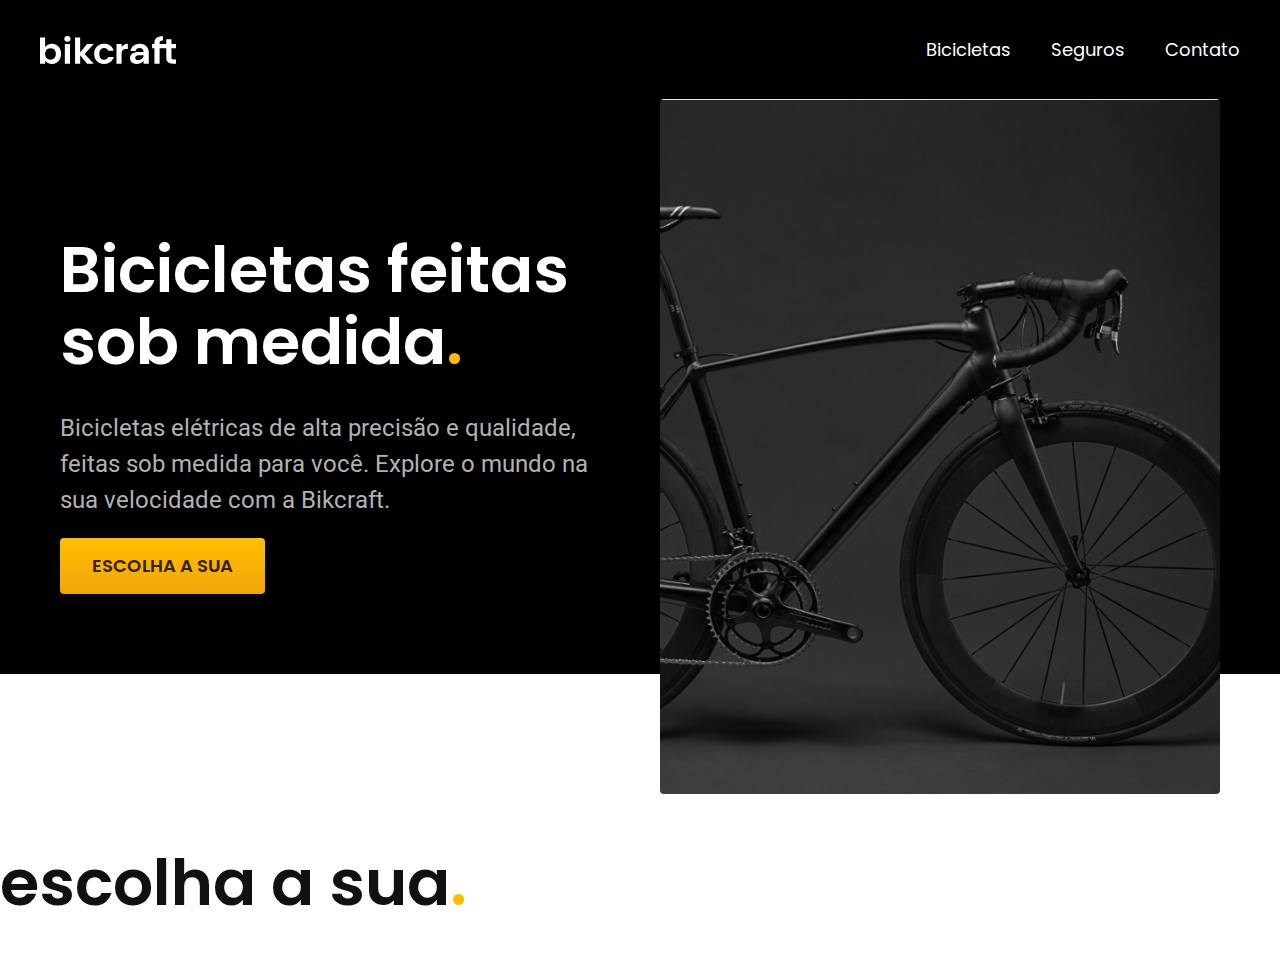
==== index.html @ c8085da3 "introducao" ====
<!DOCTYPE html>
<html lang="pt-br">

<head>
    <meta charset="UTF-8">
    <meta name="viewport" content="width=device-width, initial-scale=1.0">

    <title>Bikcraft - Bicicletas Elétricas</title>
    <meta name="description" content="Bicicletas elétricas de alta precisão e qualidade, feitas sob medida para o cliente. Explore o mundo na sua velocidade com a Bikcraft.">

    <link rel="stylesheet" href="css/style.css">

    <link rel="preconnect" href="https://fonts.googleapis.com">
    <link rel="preconnect" href="https://fonts.gstatic.com" crossorigin>
    <link href="https://fonts.googleapis.com/css2?family=Poppins:ital,wght@0,100;0,200;0,300;0,400;0,500;0,600;0,700;0,800;0,900;1,100;1,200;1,300;1,400;1,500;1,600;1,700;1,800;1,900&family=Roboto:ital,wght@0,100;0,300;0,400;0,500;0,700;0,900;1,100;1,300;1,400;1,500;1,700;1,900&display=swap" rel="stylesheet">

</head>

<body>
    <header class="header-bg">
        <div class="header">
            <a href="./">
                <img src="/bikcraft.svg" alt="Bikcraft">
            </a>

            <nav aria-label="primaria">
                <ul class="header-menu cor-0">
                    <li><a href="./bicicletas.html">Bicicletas</a></li>
                    <li><a href="./seguros.html">Seguros</a></li>
                    <li><a href="./contato.html">Contato</a></li>
                </ul>
            </nav>
        </div>
    </header>

    <main class="introducao-bg">
        <div class="introducao">
            <div class="introducao-conteudo">
                <h1 class="texto-grande cor-0">Bicicletas feitas sob medida<span class="cor-p1">.</span></h1>
                <p class="texto-medio cor-5">Bicicletas elétricas de alta precisão e qualidade, feitas sob medida para você. Explore o mundo na sua velocidade com a Bikcraft.</p>
                <a class="botao" href="./bicicletas.html">Escolha a sua</a>
            </div>
            <div><img src="./img/fotos/introducao.jpg" alt="Bicicleta elétrica preta">
            </div> <!-- Sempre envolva imagem em uma div. Motivo: Imagens soltas no grid funcionam diferentemente em browsers distintos -->
        </div>
    </main>

    <h2 class="texto-grande">escolha a sua<span class="cor-p1">.</span></h2>

</body>

</html>
---- css/style.css ----
@import "./global/global.css";
@import "./utilidades/tipografia.css";
@import "./utilidades/cores.css";

@import "./global/header.css";

/* Utilidades */
@import "./utilidades/componentes.css";

/* Home */
@import "./home/introducao.css";
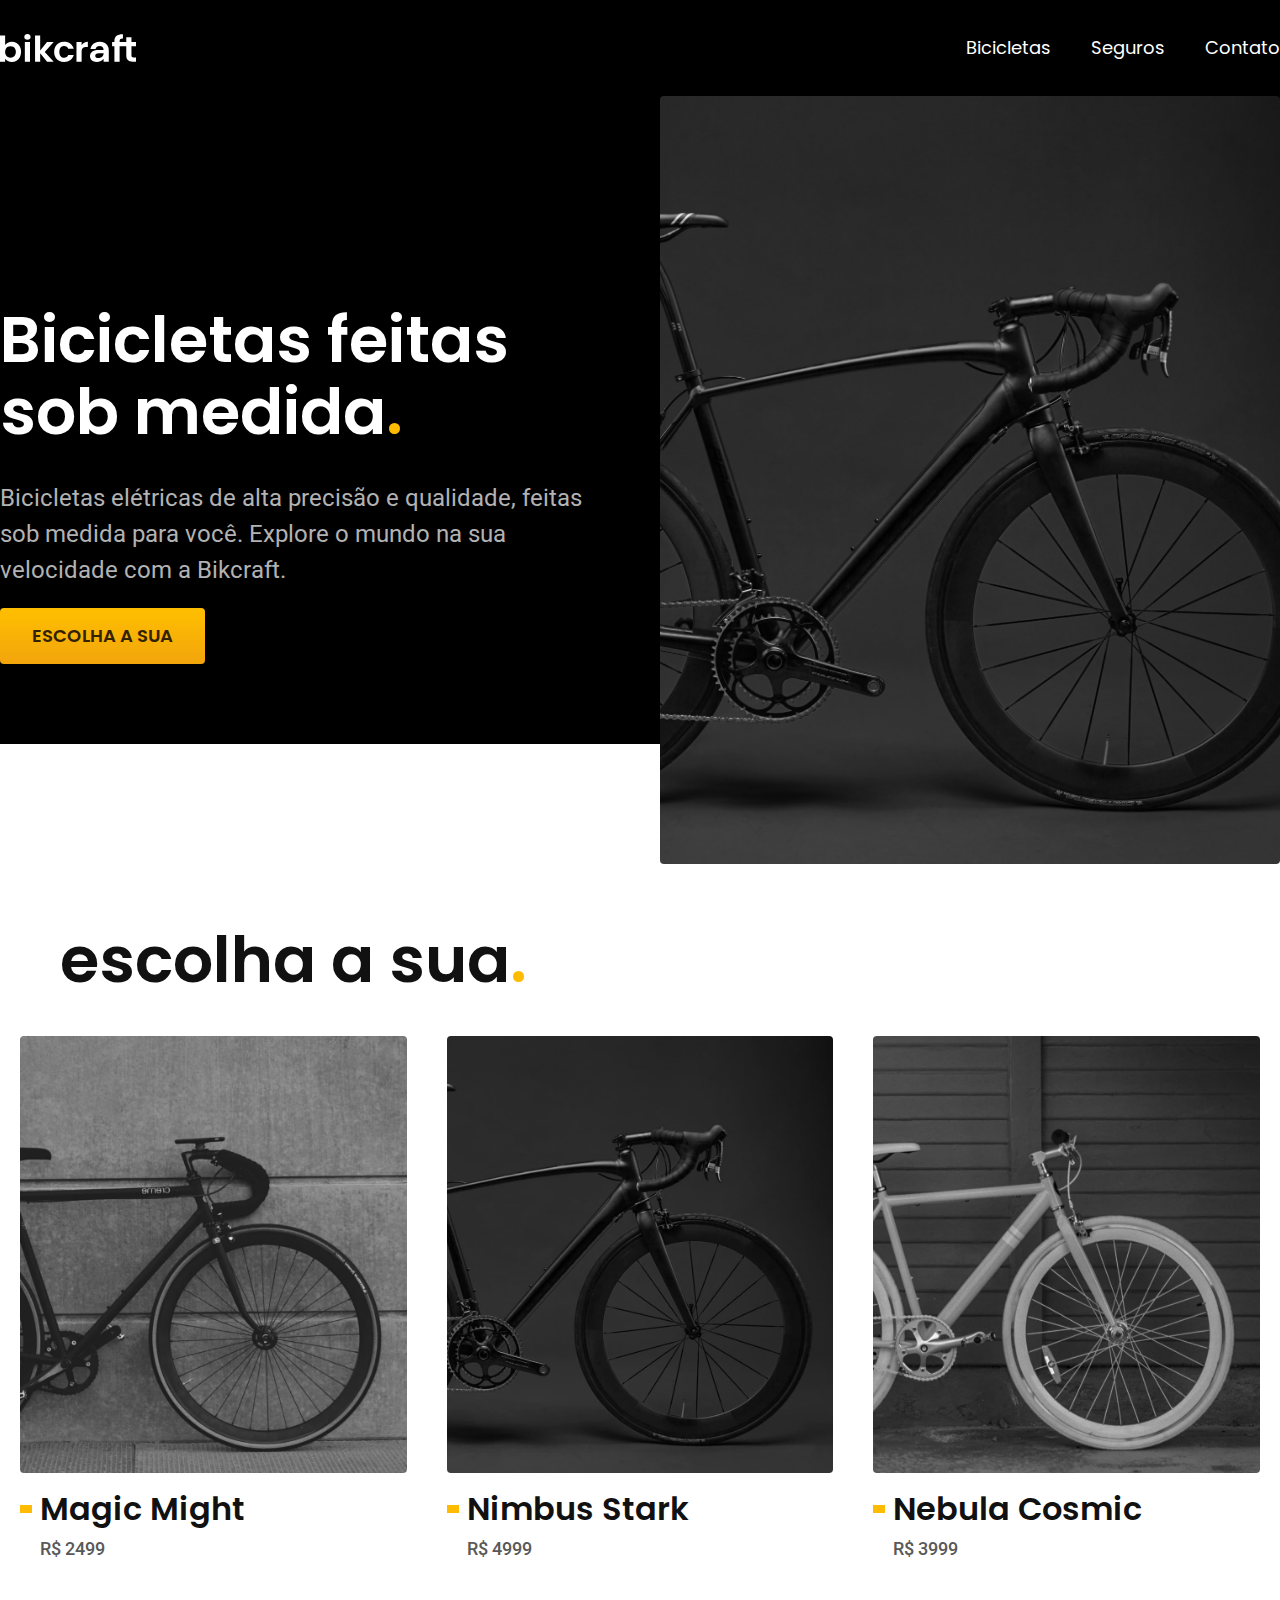
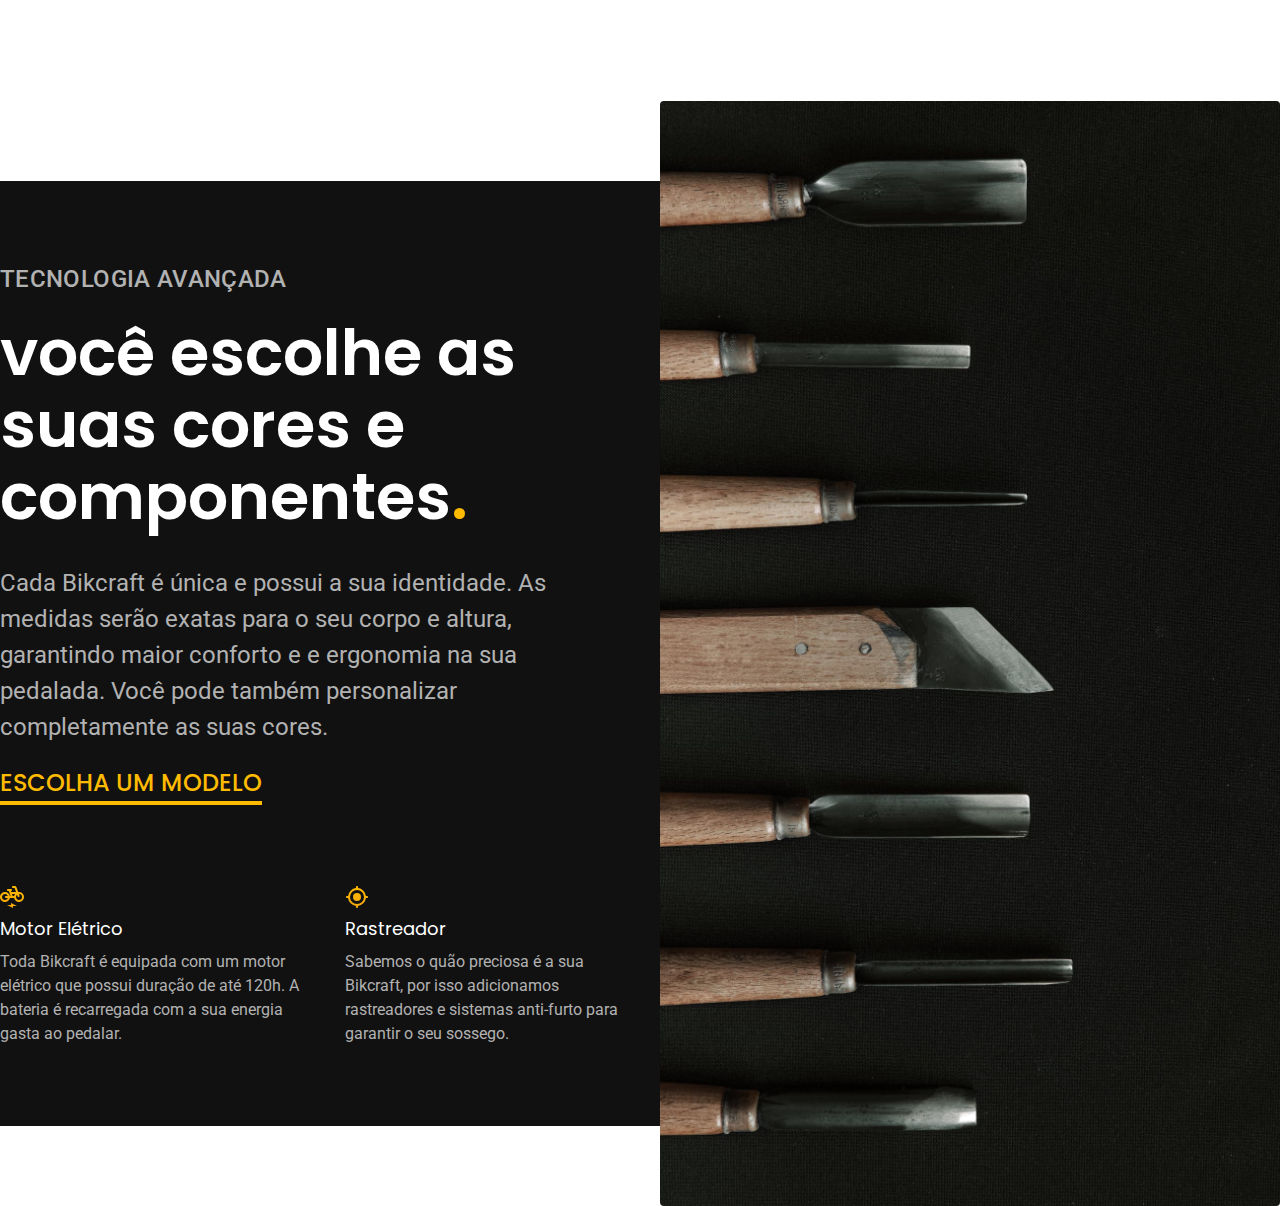
==== commit d454b961: "bicicletas home e tecnologia" ====
--- a/index.html
+++ b/index.html
@@ -18,13 +18,13 @@
 
 <body>
     <header class="header-bg">
-        <div class="header">
+        <div class="header conteiner">
             <a href="./">
                 <img src="/bikcraft.svg" alt="Bikcraft">
             </a>
 
             <nav aria-label="primaria">
-                <ul class="header-menu cor-0">
+                <ul class="header-menu font-1-m cor-0">
                     <li><a href="./bicicletas.html">Bicicletas</a></li>
                     <li><a href="./seguros.html">Seguros</a></li>
                     <li><a href="./contato.html">Contato</a></li>
@@ -34,10 +34,10 @@
     </header>
 
     <main class="introducao-bg">
-        <div class="introducao">
+        <div class="introducao conteiner">
             <div class="introducao-conteudo">
-                <h1 class="texto-grande cor-0">Bicicletas feitas sob medida<span class="cor-p1">.</span></h1>
-                <p class="texto-medio cor-5">Bicicletas elétricas de alta precisão e qualidade, feitas sob medida para você. Explore o mundo na sua velocidade com a Bikcraft.</p>
+                <h1 class="font-1-xxl cor-0">Bicicletas feitas sob medida<span class="cor-p1">.</span></h1>
+                <p class="font-2-l cor-5">Bicicletas elétricas de alta precisão e qualidade, feitas sob medida para você. Explore o mundo na sua velocidade com a Bikcraft.</p>
                 <a class="botao" href="./bicicletas.html">Escolha a sua</a>
             </div>
             <div><img src="./img/fotos/introducao.jpg" alt="Bicicleta elétrica preta">
@@ -45,7 +45,59 @@
         </div>
     </main>
 
-    <h2 class="texto-grande">escolha a sua<span class="cor-p1">.</span></h2>
+    <article class="bicicletas-lista">
+        <h2 class="container font-1-xxl">escolha a sua<span class="cor-p1">.</span></h2>
+        <ul>
+            <li>
+                <a href="./bicicletas/magic.html">
+                    <img src="./img/bicicletas/magic-home.jpg" alt="Bicicleta preta">
+                    <h3 class="font-1-xl">Magic Might</h3>
+                    <span class="font-2-m cor-8">R$ 2499</span>
+                </a>
+            </li>
+            <li>
+                <a href="./bicicletas/nimbus.html">
+                    <img src="./img/bicicletas/nimbus-home.jpg" alt="Bicicleta preta">
+                    <h3 class="font-1-xl">Nimbus Stark</h3>
+                    <span class="font-2-m cor-8">R$ 4999</span>
+                </a>
+            </li>
+            <li>
+                <a href="./bicicletas/nebula.html">
+                    <img src="./img/bicicletas/nebula-home.jpg" alt="Bicicleta preta">
+                    <h3 class="font-1-xl">Nebula Cosmic</h3>
+                    <span class="font-2-m cor-8">R$ 3999</span>
+                </a>
+            </li>
+        </ul>
+    </article>
+
+    <article class="tecnologia-bg">
+        <div class="tecnologia conteiner">
+            <div class="tecnologia-conteudo">
+                <span class="font-2-l-b cor-5">Tecnologia Avançada</span>
+                <h2 class="font-1-xxl cor-0">você escolhe as suas cores e componentes<span class="cor-p1">.</span></h2>
+                <p class="font-2-l cor-5">Cada Bikcraft é única e possui a sua identidade. As medidas serão exatas para o seu corpo e altura, garantindo maior conforto e e ergonomia na sua pedalada. Você pode também personalizar completamente as suas cores.</p>
+                <a class="link" href="./bicicletas.html">Escolha um modelo</a>
+                <div class="tecnologia-vantagens">
+                    <div>
+                        <img src="./img/ícones/eletrica.svg" alt="">
+                        <h3 class="font-1-m cor-0">Motor Elétrico</h3>
+                        <p class="font-2-s cor-5">Toda Bikcraft é equipada com um motor elétrico que possui duração de até 120h. A bateria é recarregada com a sua energia gasta ao pedalar.</p>
+                    </div>
+                    <div>
+                        <img src="./img/ícones/rastreador.svg" alt="">
+                        <h3 class="font-1-m cor-0">Rastreador</h3>
+                        <p class="font-2-s cor-5">Sabemos o quão preciosa é a sua Bikcraft, por isso adicionamos rastreadores e sistemas anti-furto para garantir o seu sossego.</p>
+                    </div>
+                </div>
+            </div>
+
+            <div class="tecnologia-imagem"> <!-- Imagem diretamente no grid não fica tão bem, temos que colocar numa div-->
+                <img src="./img/fotos/tecnologia.jpg" alt="">
+            </div>
+        </div>
+    </article>
 
 </body>
 
--- a/css/style.css
+++ b/css/style.css
@@ -9,3 +9,7 @@
 
 /* Home */
 @import "./home/introducao.css";
+@import "./home/tecnologia.css";
+
+/* Bicicletas */
+@import "./bicicletas/bicicletas-lista.css";
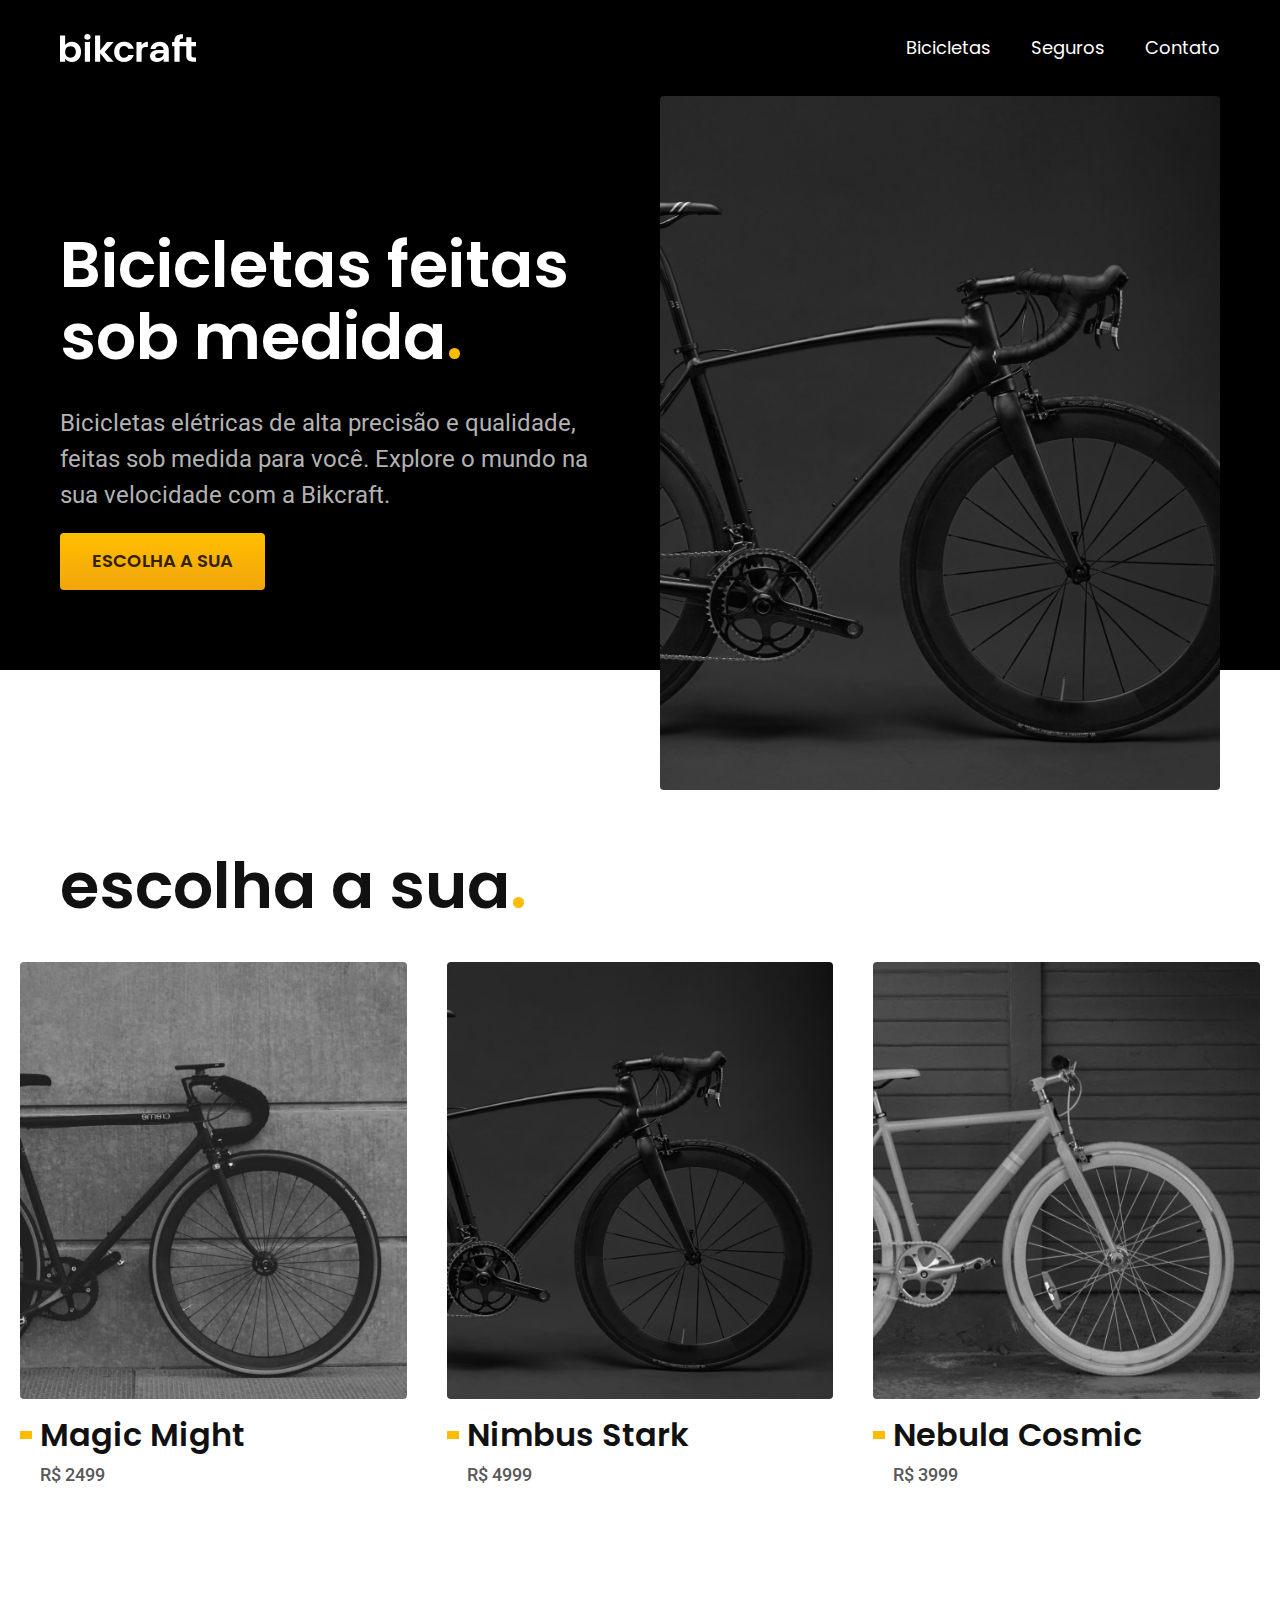
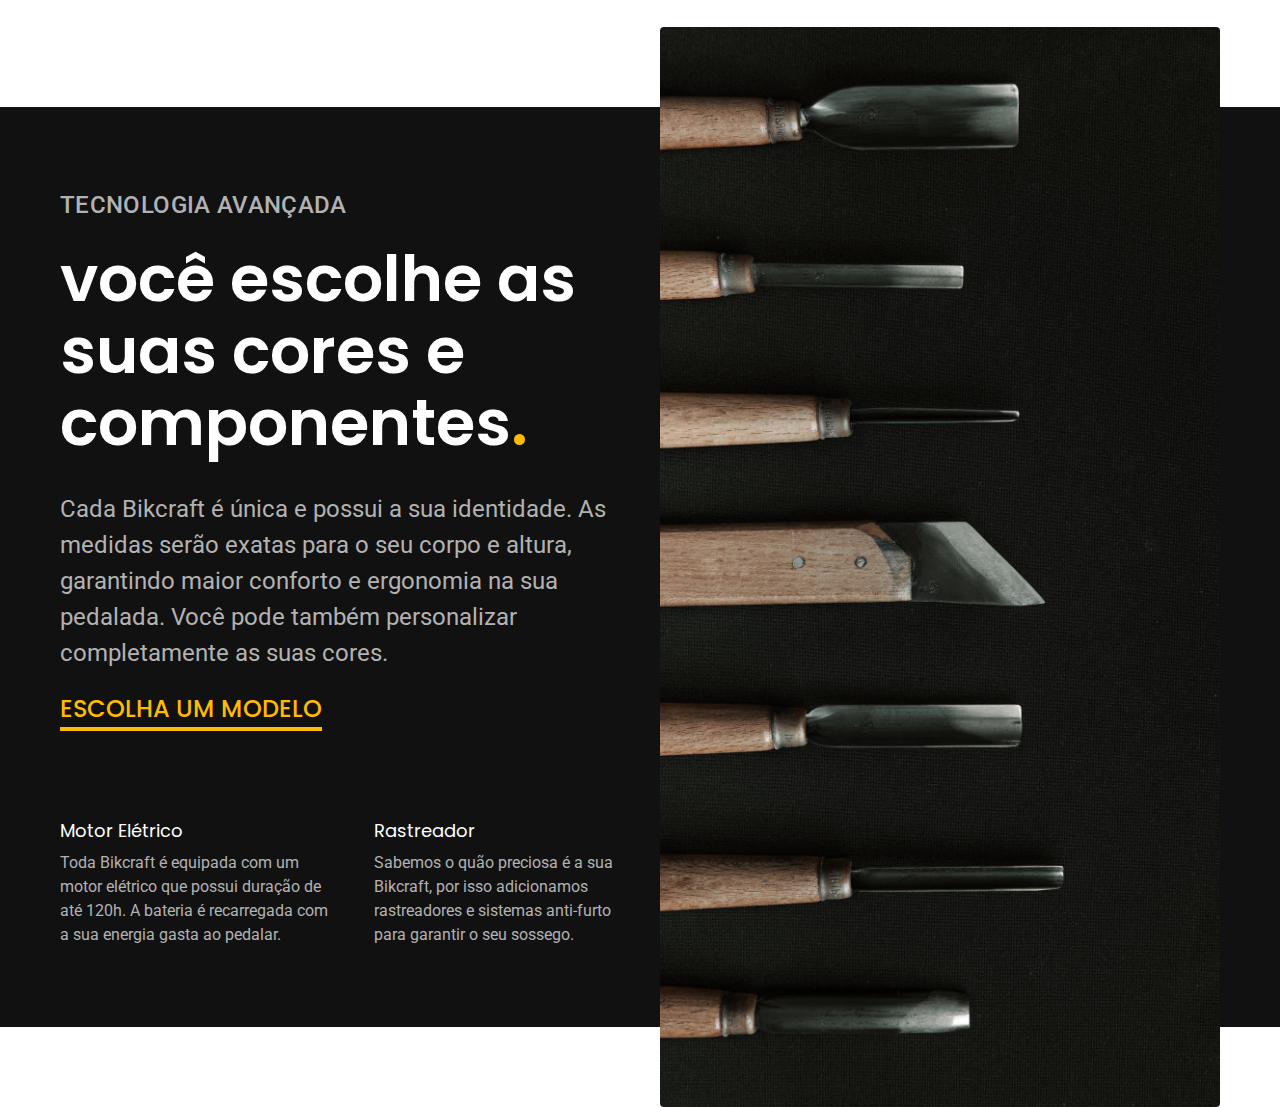
==== commit 91689f7c: "html correção" ====
--- a/index.html
+++ b/index.html
@@ -13,14 +13,13 @@
     <link rel="preconnect" href="https://fonts.googleapis.com">
     <link rel="preconnect" href="https://fonts.gstatic.com" crossorigin>
     <link href="https://fonts.googleapis.com/css2?family=Poppins:ital,wght@0,100;0,200;0,300;0,400;0,500;0,600;0,700;0,800;0,900;1,100;1,200;1,300;1,400;1,500;1,600;1,700;1,800;1,900&family=Roboto:ital,wght@0,100;0,300;0,400;0,500;0,700;0,900;1,100;1,300;1,400;1,500;1,700;1,900&display=swap" rel="stylesheet">
-
 </head>
 
 <body>
     <header class="header-bg">
-        <div class="header conteiner">
+        <div class="header container">
             <a href="./">
-                <img src="/bikcraft.svg" alt="Bikcraft">
+                <img src="./bikcraft.svg" alt="Bikcraft">
             </a>
 
             <nav aria-label="primaria">
@@ -34,19 +33,21 @@
     </header>
 
     <main class="introducao-bg">
-        <div class="introducao conteiner">
+        <div class="introducao container">
             <div class="introducao-conteudo">
                 <h1 class="font-1-xxl cor-0">Bicicletas feitas sob medida<span class="cor-p1">.</span></h1>
                 <p class="font-2-l cor-5">Bicicletas elétricas de alta precisão e qualidade, feitas sob medida para você. Explore o mundo na sua velocidade com a Bikcraft.</p>
                 <a class="botao" href="./bicicletas.html">Escolha a sua</a>
             </div>
-            <div><img src="./img/fotos/introducao.jpg" alt="Bicicleta elétrica preta">
+            <div>
+                <img src="./img/fotos/introducao.jpg" alt="Bicicleta elétrica preta.">
             </div> <!-- Sempre envolva imagem em uma div. Motivo: Imagens soltas no grid funcionam diferentemente em browsers distintos -->
         </div>
     </main>
 
     <article class="bicicletas-lista">
         <h2 class="container font-1-xxl">escolha a sua<span class="cor-p1">.</span></h2>
+
         <ul>
             <li>
                 <a href="./bicicletas/magic.html">
@@ -73,32 +74,30 @@
     </article>
 
     <article class="tecnologia-bg">
-        <div class="tecnologia conteiner">
+        <div class="tecnologia container">
             <div class="tecnologia-conteudo">
                 <span class="font-2-l-b cor-5">Tecnologia Avançada</span>
                 <h2 class="font-1-xxl cor-0">você escolhe as suas cores e componentes<span class="cor-p1">.</span></h2>
-                <p class="font-2-l cor-5">Cada Bikcraft é única e possui a sua identidade. As medidas serão exatas para o seu corpo e altura, garantindo maior conforto e e ergonomia na sua pedalada. Você pode também personalizar completamente as suas cores.</p>
+                <p class="font-2-l cor-5">Cada Bikcraft é única e possui a sua identidade. As medidas serão exatas para o seu corpo e altura, garantindo maior conforto e ergonomia na sua pedalada. Você pode também personalizar completamente as suas cores.</p>
                 <a class="link" href="./bicicletas.html">Escolha um modelo</a>
                 <div class="tecnologia-vantagens">
                     <div>
-                        <img src="./img/ícones/eletrica.svg" alt="">
+                        <img src="./img/icones/eletrica.svg" alt="">
                         <h3 class="font-1-m cor-0">Motor Elétrico</h3>
                         <p class="font-2-s cor-5">Toda Bikcraft é equipada com um motor elétrico que possui duração de até 120h. A bateria é recarregada com a sua energia gasta ao pedalar.</p>
                     </div>
                     <div>
-                        <img src="./img/ícones/rastreador.svg" alt="">
+                        <img src="./img/icones/rastreador.svg" alt="">
                         <h3 class="font-1-m cor-0">Rastreador</h3>
                         <p class="font-2-s cor-5">Sabemos o quão preciosa é a sua Bikcraft, por isso adicionamos rastreadores e sistemas anti-furto para garantir o seu sossego.</p>
                     </div>
                 </div>
             </div>
-
             <div class="tecnologia-imagem"> <!-- Imagem diretamente no grid não fica tão bem, temos que colocar numa div-->
                 <img src="./img/fotos/tecnologia.jpg" alt="">
             </div>
         </div>
     </article>
-
 </body>
 
 </html>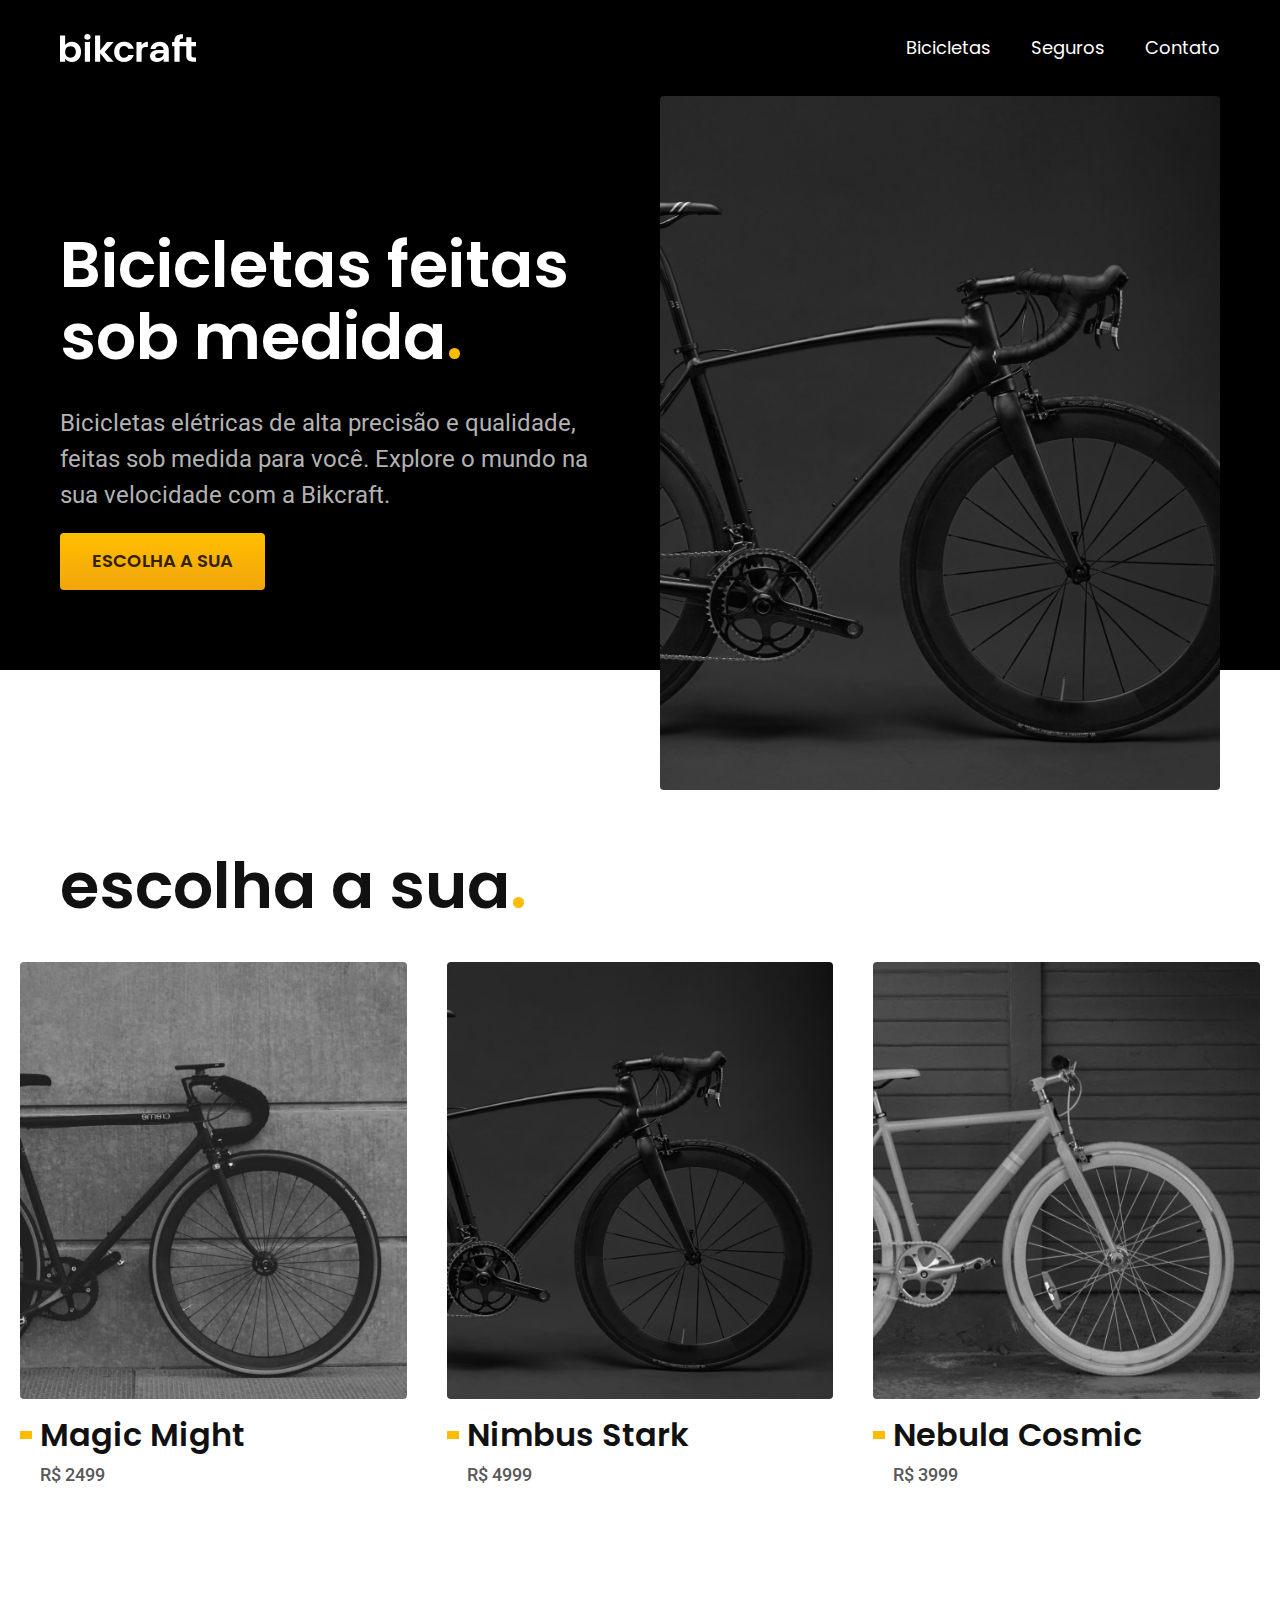
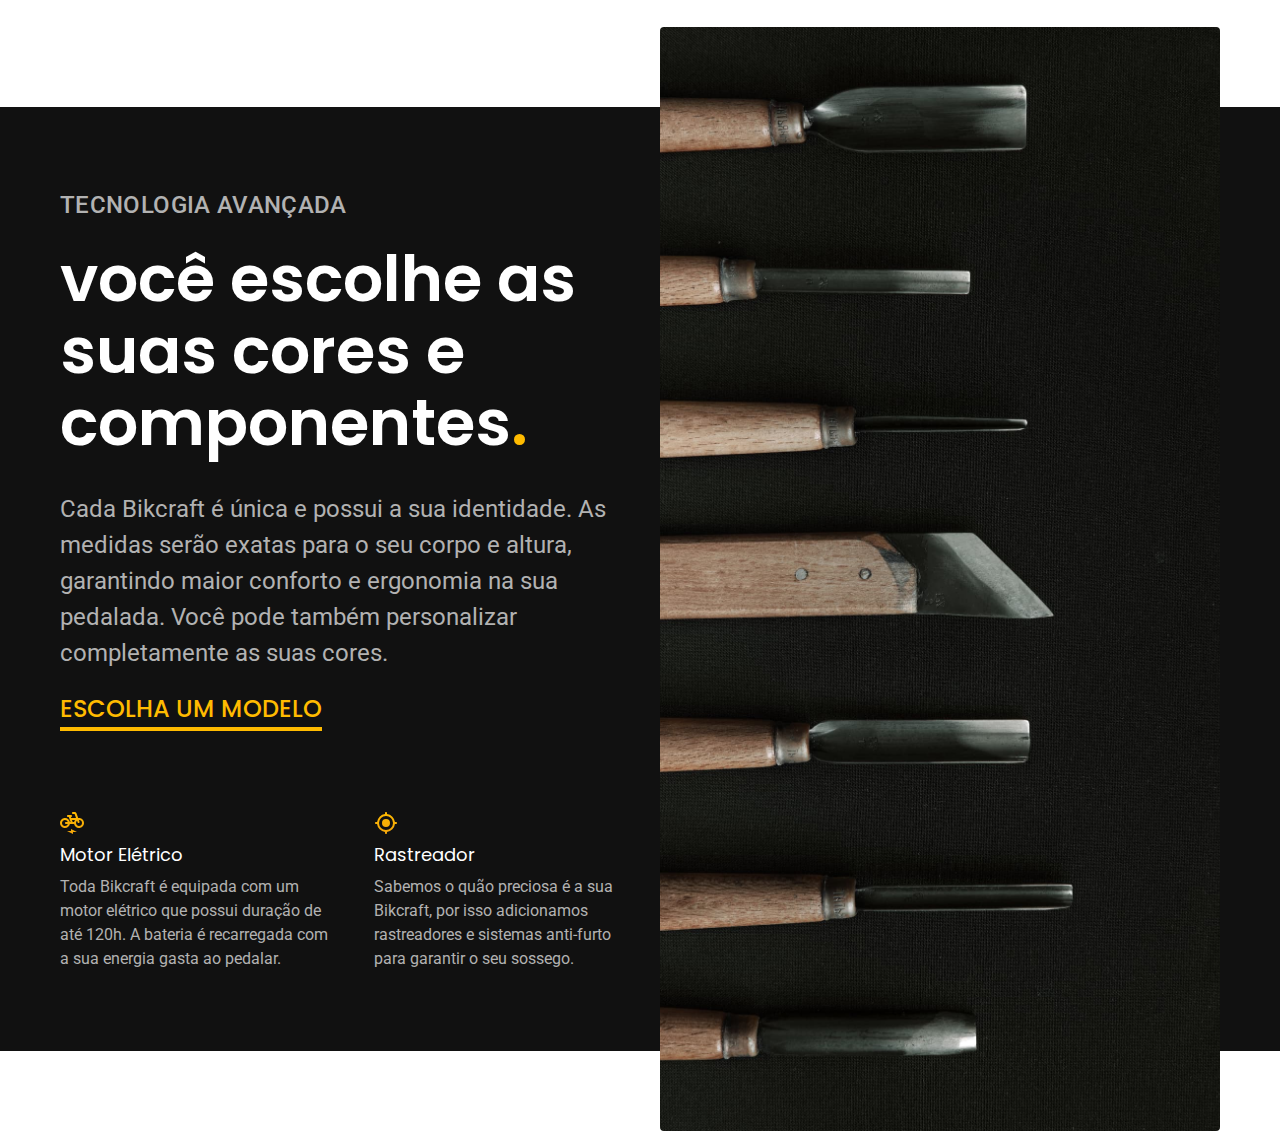
==== commit cded8465: "icones" ====
--- a/index.html
+++ b/index.html
@@ -82,12 +82,12 @@
                 <a class="link" href="./bicicletas.html">Escolha um modelo</a>
                 <div class="tecnologia-vantagens">
                     <div>
-                        <img src="./img/icones/eletrica.svg" alt="">
+                        <img src="./img/ícones/eletrica.svg" alt="">
                         <h3 class="font-1-m cor-0">Motor Elétrico</h3>
                         <p class="font-2-s cor-5">Toda Bikcraft é equipada com um motor elétrico que possui duração de até 120h. A bateria é recarregada com a sua energia gasta ao pedalar.</p>
                     </div>
                     <div>
-                        <img src="./img/icones/rastreador.svg" alt="">
+                        <img src="./img/ícones/rastreador.svg" alt="">
                         <h3 class="font-1-m cor-0">Rastreador</h3>
                         <p class="font-2-s cor-5">Sabemos o quão preciosa é a sua Bikcraft, por isso adicionamos rastreadores e sistemas anti-furto para garantir o seu sossego.</p>
                     </div>
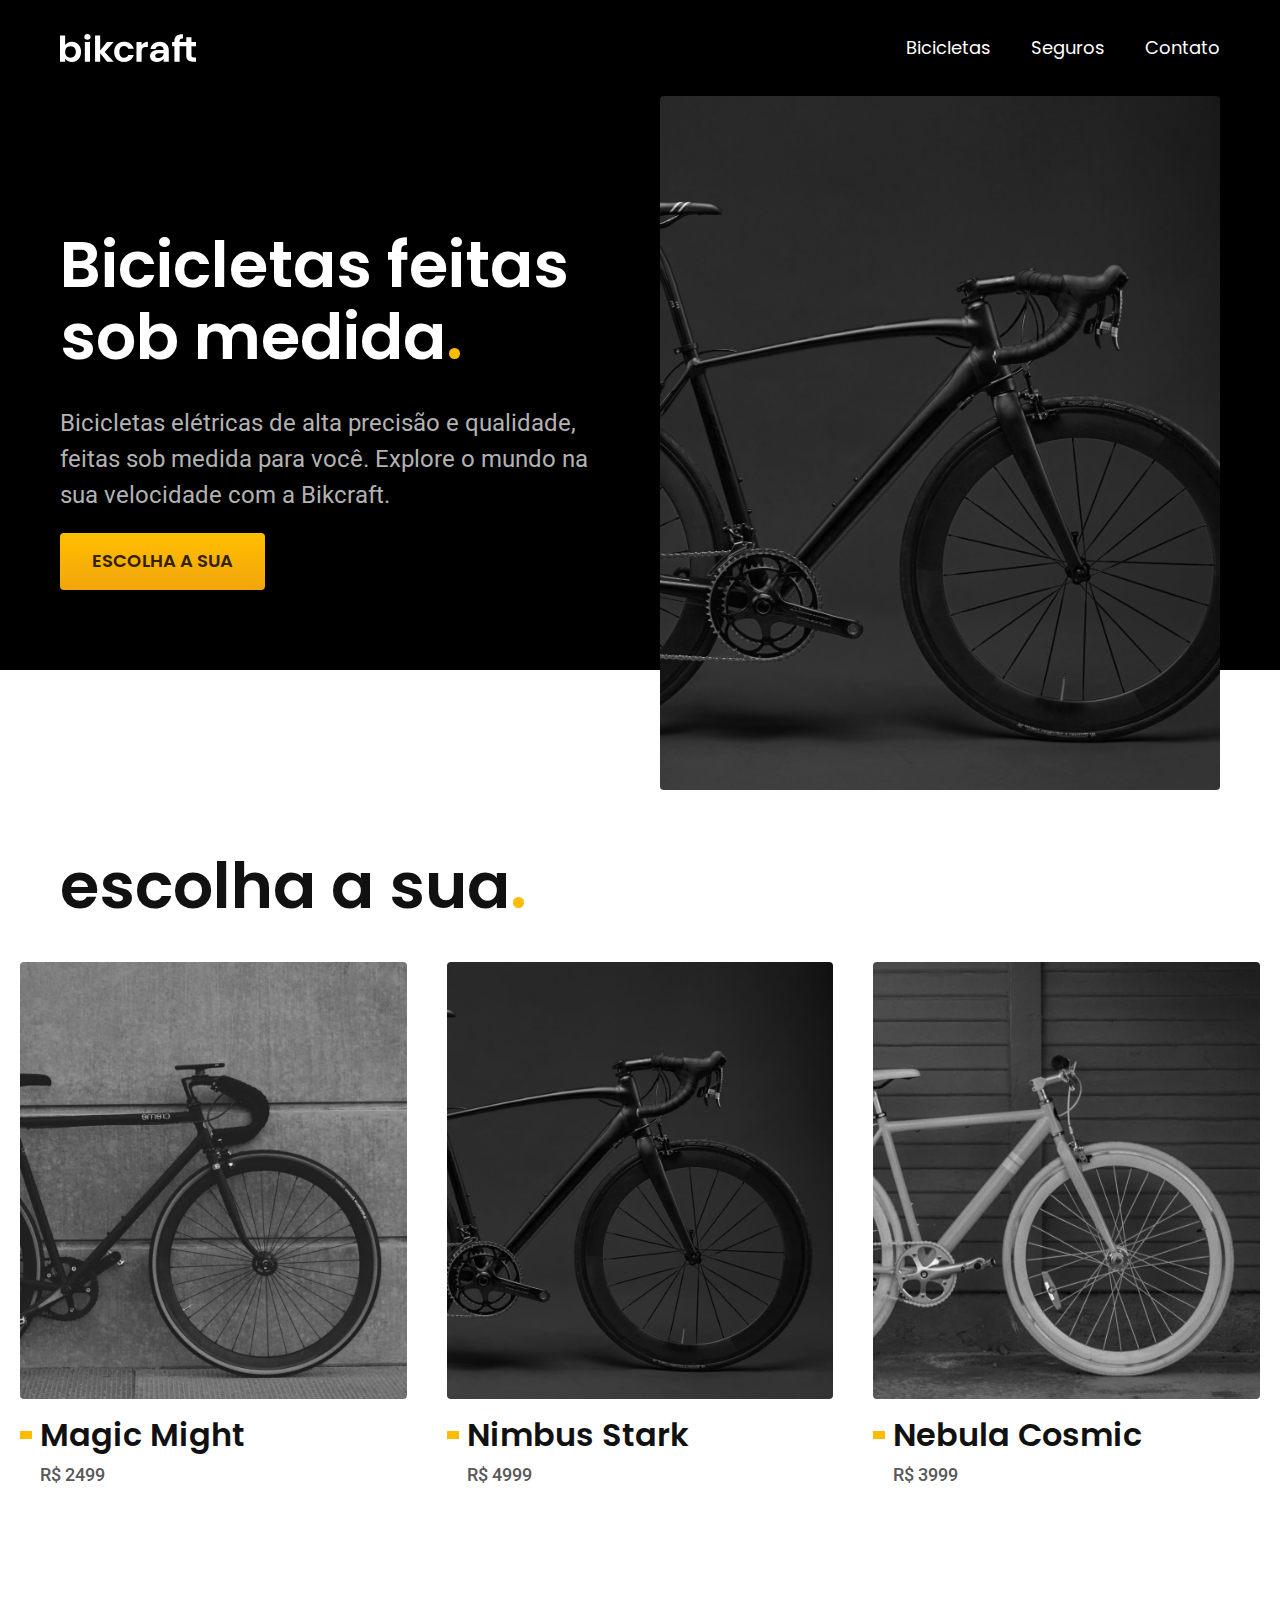
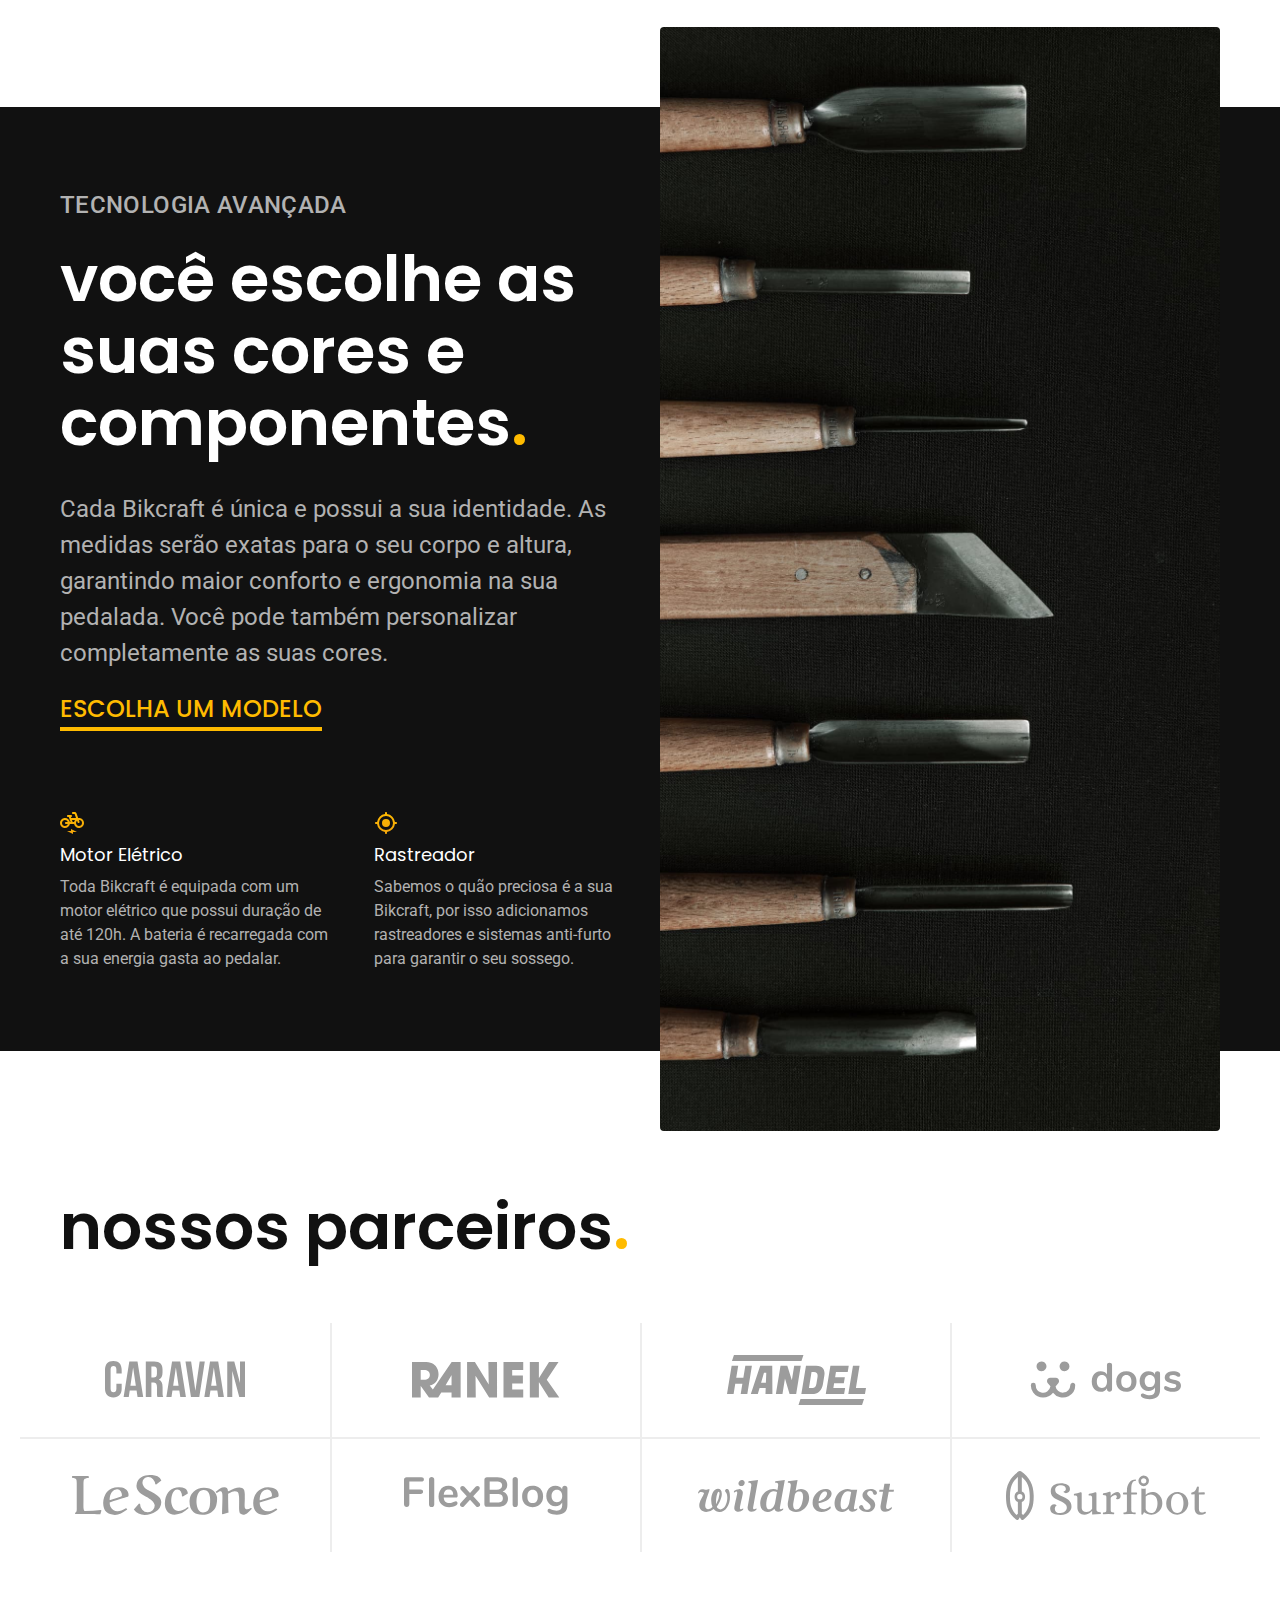
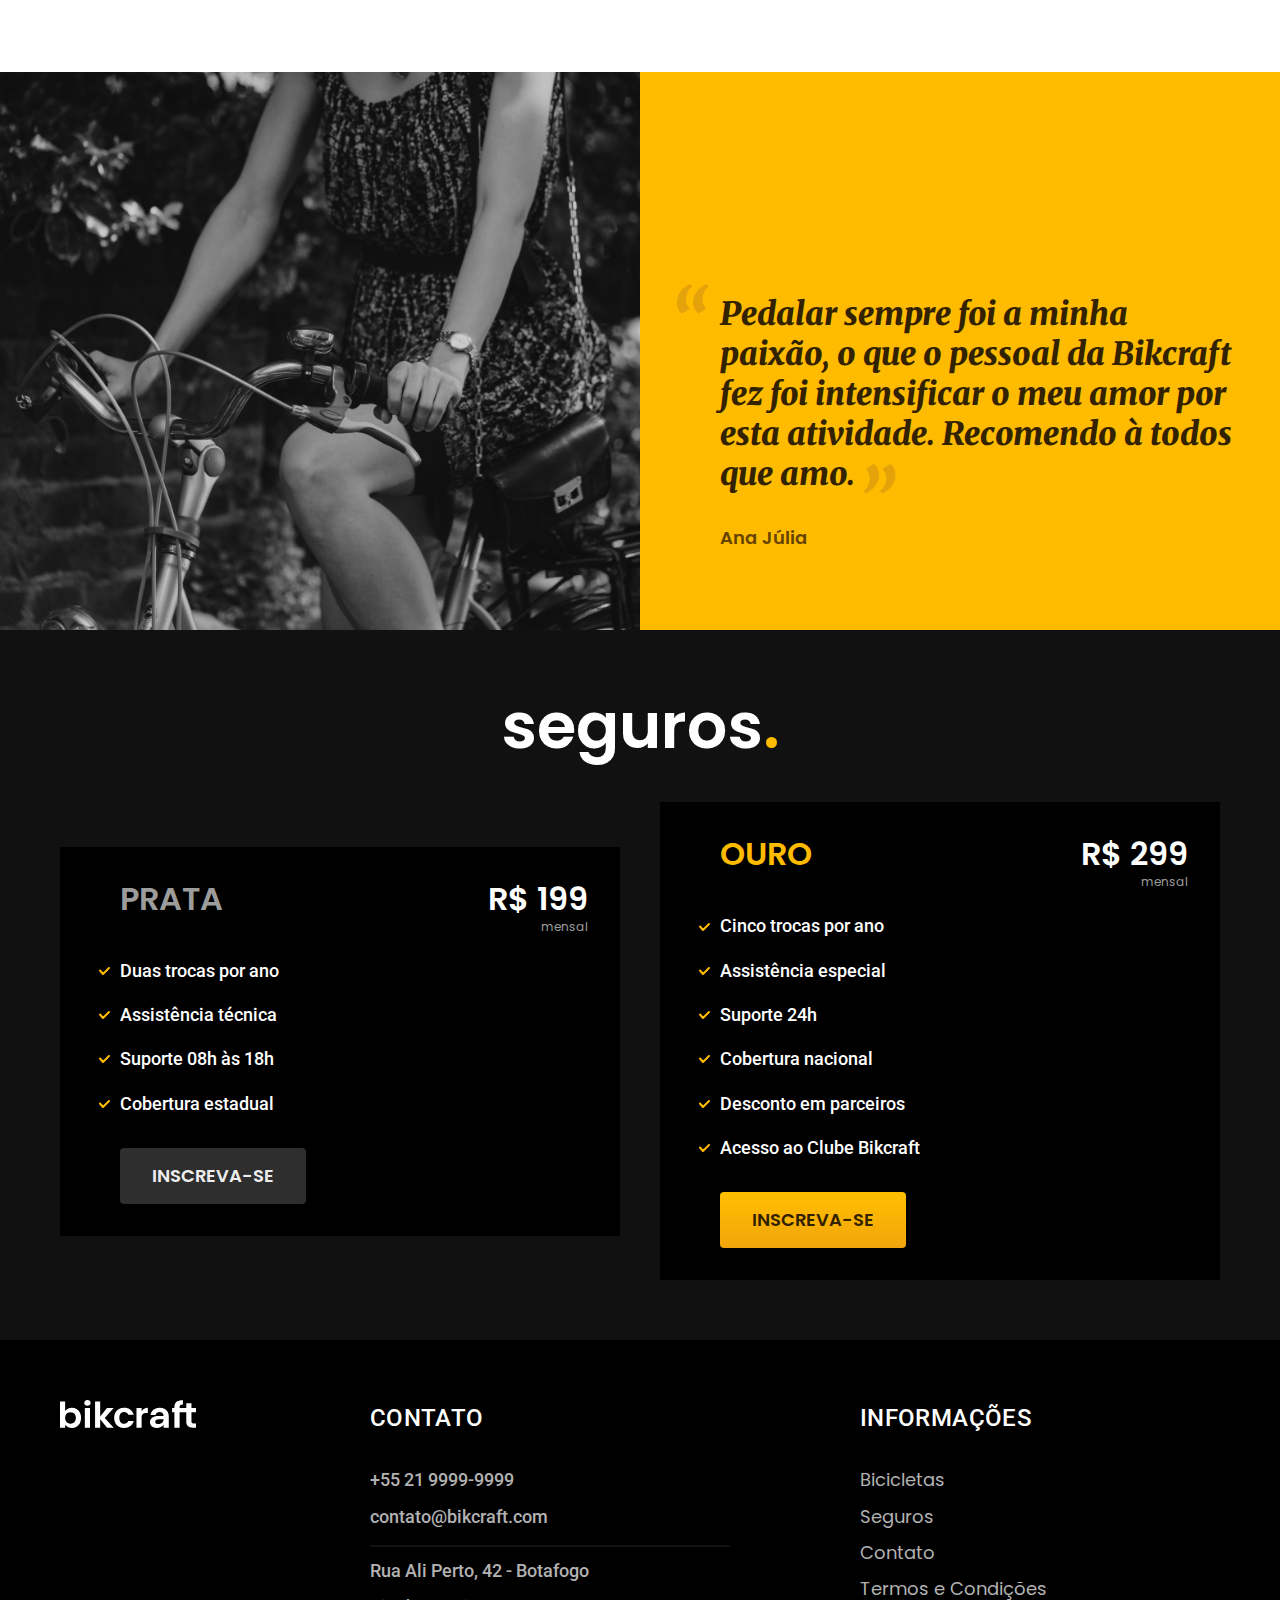
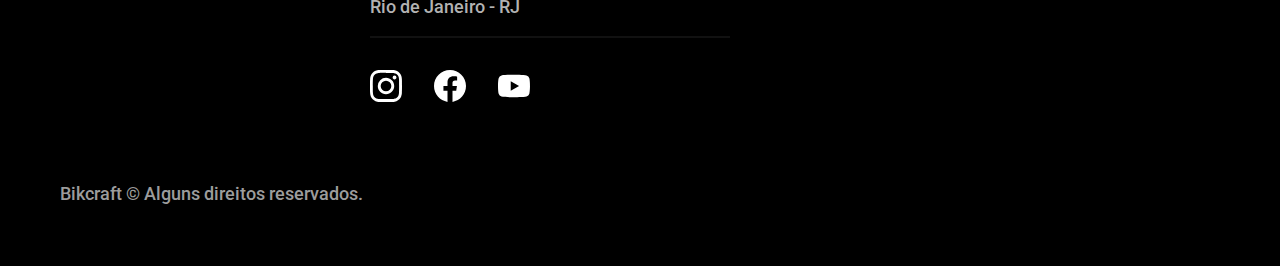
==== commit a7d4a0bc: "homepage ok" ====
--- a/index.html
+++ b/index.html
@@ -12,7 +12,7 @@
 
     <link rel="preconnect" href="https://fonts.googleapis.com">
     <link rel="preconnect" href="https://fonts.gstatic.com" crossorigin>
-    <link href="https://fonts.googleapis.com/css2?family=Poppins:ital,wght@0,100;0,200;0,300;0,400;0,500;0,600;0,700;0,800;0,900;1,100;1,200;1,300;1,400;1,500;1,600;1,700;1,800;1,900&family=Roboto:ital,wght@0,100;0,300;0,400;0,500;0,700;0,900;1,100;1,300;1,400;1,500;1,700;1,900&display=swap" rel="stylesheet">
+    <link href="https://fonts.googleapis.com/css2?family=Merriweather:ital,wght@0,300;0,400;0,700;0,900;1,300;1,400;1,700;1,900&family=Poppins:ital,wght@0,100;0,200;0,300;0,400;0,500;0,600;0,700;0,800;0,900;1,100;1,200;1,300;1,400;1,500;1,600;1,700;1,800;1,900&family=Roboto:ital,wght@0,100;0,300;0,400;0,500;0,700;0,900;1,100;1,300;1,400;1,500;1,700;1,900&display=swap" rel="stylesheet">
 </head>
 
 <body>
@@ -98,6 +98,100 @@
             </div>
         </div>
     </article>
+
+    <section class="parceiros" aria-label="Nossos Parceiros">
+        <h2 class="container font-1-xxl">nossos parceiros<span class="cor-p1">.</span></h2>
+        <ul>
+            <li><img src="./img/parceiros/caravan.svg" alt="Caravan"></li>
+            <li><img src="./img/parceiros/ranek.svg" alt="Ranek"></li>
+            <li><img src="./img/parceiros/handel.svg" alt="Handel"></li>
+            <li><img src="./img/parceiros/dogs.svg" alt="Dogs"></li>
+            <li><img src="./img/parceiros/lescone.svg" alt="Lescone"></li>
+            <li><img src="./img/parceiros/flexblog.svg" alt="Flexblog"></li>
+            <li><img src="./img/parceiros/wildbeast.svg" alt="WildBeast"></li>
+            <li><img src="./img/parceiros/surfbot.svg" alt="Surfbot"></li>
+        </ul>
+    </section>
+
+    <section class="depoimento" aria-label="Depoimento">
+        <div> <!-- Sempre div para segurar a imagem --> <img src="./img/fotos/depoimento.jpg" alt="Pessoa pedalando uma bicicleta Bikcraft"></div>
+        <div class="depoimento-conteudo">
+            <blockquote class="font-1-xl cor-p5">
+                <p>Pedalar sempre foi a minha paixão, o que o pessoal da Bikcraft fez foi intensificar o meu amor por esta atividade. Recomendo à todos que amo.</p>
+            </blockquote>
+            <span class="font-1-m-b cor-p4">Ana Júlia</span>
+        </div>
+    </section>
+
+    <article class="seguros-bg">
+        <div class="seguros container">
+            <h2 class="container font-1-xxl cor-0">seguros<span class="cor-p1">.</span></h2>
+            <div class="seguros-item">
+                <h3 class="font-1-xl cor-6">PRATA</h3>
+                <span class="font-1-xl cor-0">R$ 199 <span class="font-1-xs cor-6">mensal</span></span>
+                <ul class="font-2-m cor-0">
+                    <li>Duas trocas por ano</li>
+                    <li>Assistência técnica</li>
+                    <li>Suporte 08h às 18h</li>
+                    <li>Cobertura estadual</li>
+                </ul>
+                <a class="botao secundario" href="./orcamento.html">Inscreva-se</a>
+            </div>
+
+            <div class="seguros-item">
+                <h3 class="font-1-xl cor-p1">OURO</h3>
+                <span class="font-1-xl cor-0">R$ 299 <span class="font-1-xs cor-6">mensal</span></span>
+                <ul class="font-2-m cor-0">
+                    <li>Cinco trocas por ano</li>
+                    <li>Assistência especial</li>
+                    <li>Suporte 24h</li>
+                    <li>Cobertura nacional</li>
+                    <li>Desconto em parceiros</li>
+                    <li>Acesso ao Clube Bikcraft</li>
+                </ul>
+                <a class="botao" href="./orcamento.html">Inscreva-se</a>
+            </div>
+        </div>
+    </article>
+
+    <footer class="footer-bg">
+        <div class="footer container">
+            <img src="./bikcraft.svg" alt="Bikcraft">
+            <div class="footer-contato">
+                <h3 class="font-2-l-b cor-0">Contato</h3>
+                <ul class="font-2-m cor-5">
+                    <li><a href="tel: +5521999999">+55 21 9999-9999</a> <!-- Se for usuário mobile, ao clicar será redirecionado para área de ligação --></li>
+                    <li><a href="mailto:contato@bikcraft.com">contato@bikcraft.com</a></li>
+                    <li>Rua Ali Perto, 42 - Botafogo</li>
+                    <li>Rio de Janeiro - RJ</li>
+                </ul>
+                <div class="footer-redes">
+                    <a href="./">
+                        <img src="./img/redes/instagram.svg" alt="Instagram">
+                    </a>
+                    <a href="./">
+                        <img src="./img/redes/facebook.svg" alt="Facebook">
+                    </a>
+                    <a href="./">
+                        <img src="./img/redes/youtube.svg" alt="Youtube">
+                    </a>
+                </div>
+            </div>
+            <div class="footer-informacoes">
+                <h3 class="font-2-l-b cor-0">Informações</h3>
+                <nav>
+                    <ul class="font-1-m cor-5">
+                        <li><a href="./bicicletas.html">Bicicletas</a></li>
+                        <li><a href="./seguros.html">Seguros</a></li>
+                        <li><a href="./contato.html">Contato</a></li>
+                        <li><a href="./termos.html">Termos e Condições</a></li>
+                    </ul>
+                </nav>
+            </div>
+            <p class="footer-copy font-2-m cor-6">Bikcraft © Alguns direitos reservados. </p>
+        </div>
+    </footer>
+
 </body>
 
 </html>--- a/css/style.css
+++ b/css/style.css
@@ -3,6 +3,7 @@
 @import "./utilidades/cores.css";
 
 @import "./global/header.css";
+@import "./global/footer.css";
 
 /* Utilidades */
 @import "./utilidades/componentes.css";
@@ -10,6 +11,11 @@
 /* Home */
 @import "./home/introducao.css";
 @import "./home/tecnologia.css";
+@import "./home/parceiros.css";
+@import "./home/depoimento.css";
 
 /* Bicicletas */
 @import "./bicicletas/bicicletas-lista.css";
+
+/* Seguros */
+@import "./seguros/seguros.css";
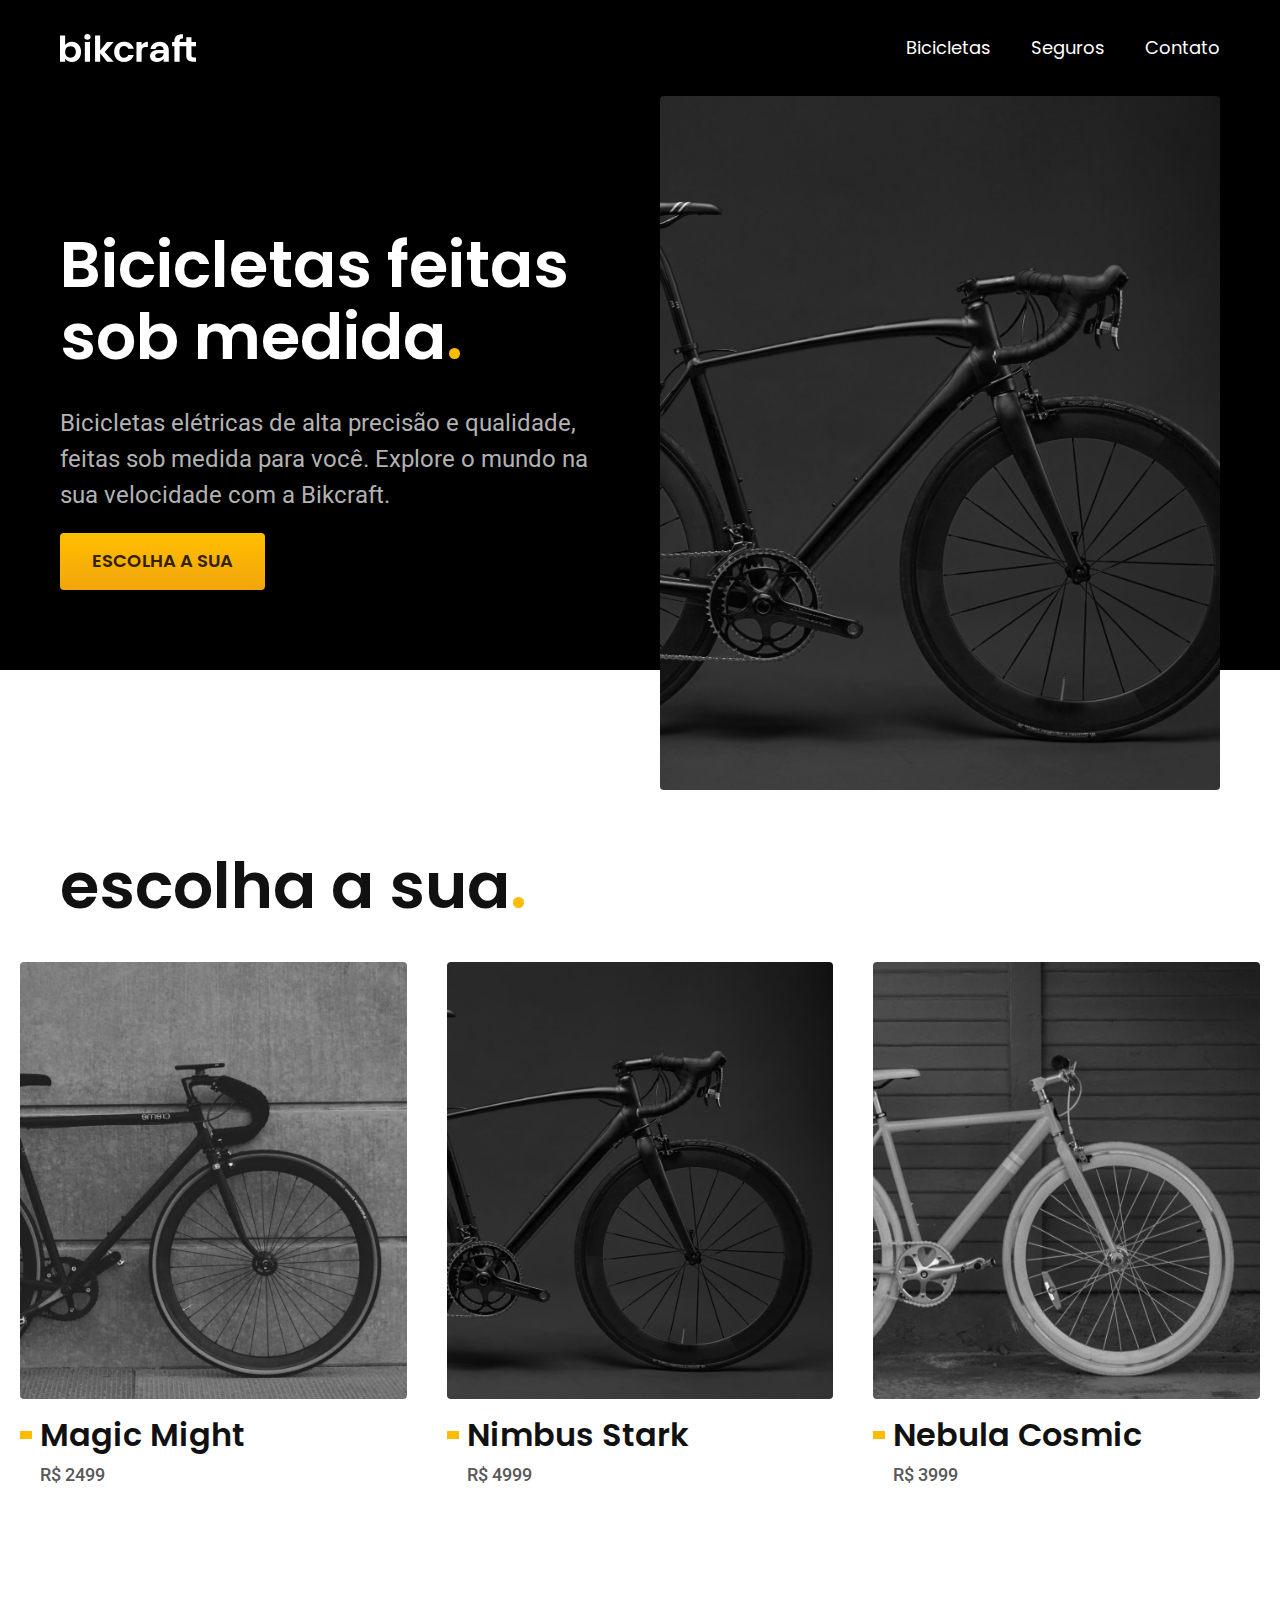
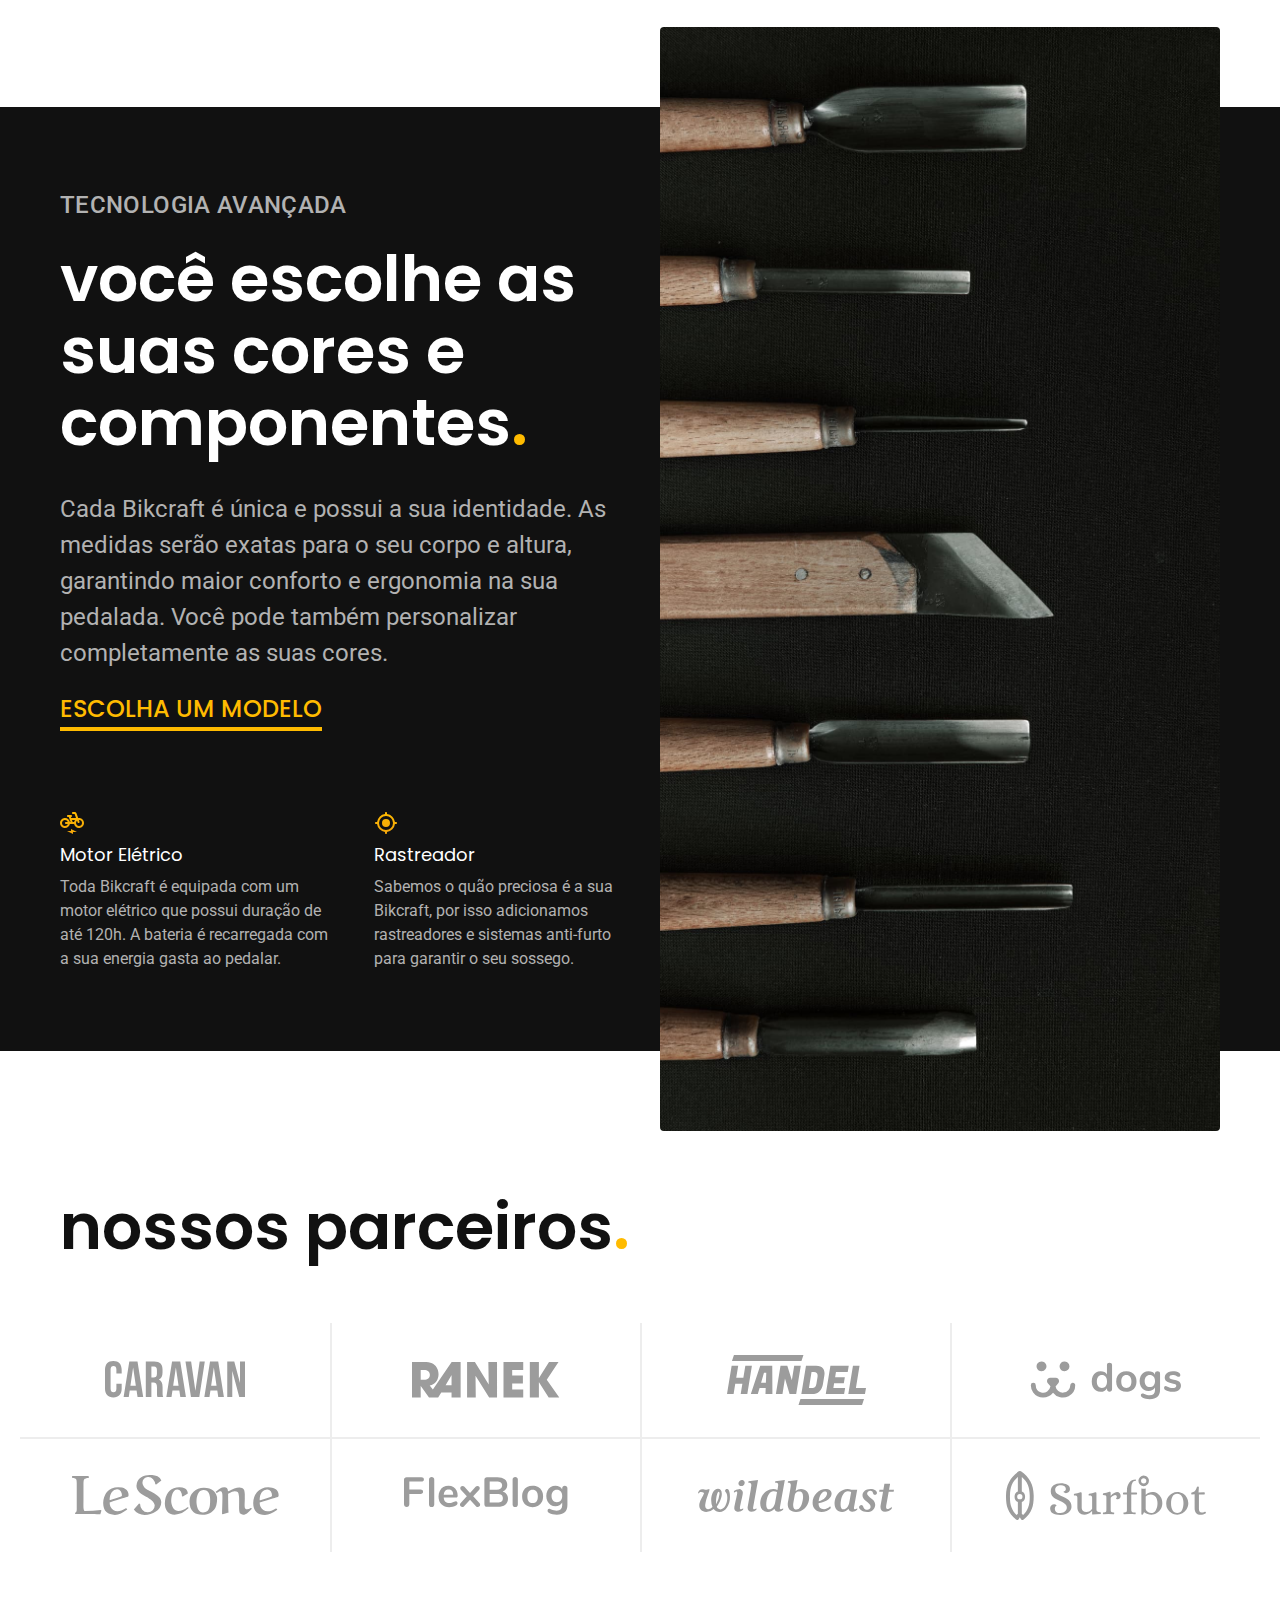
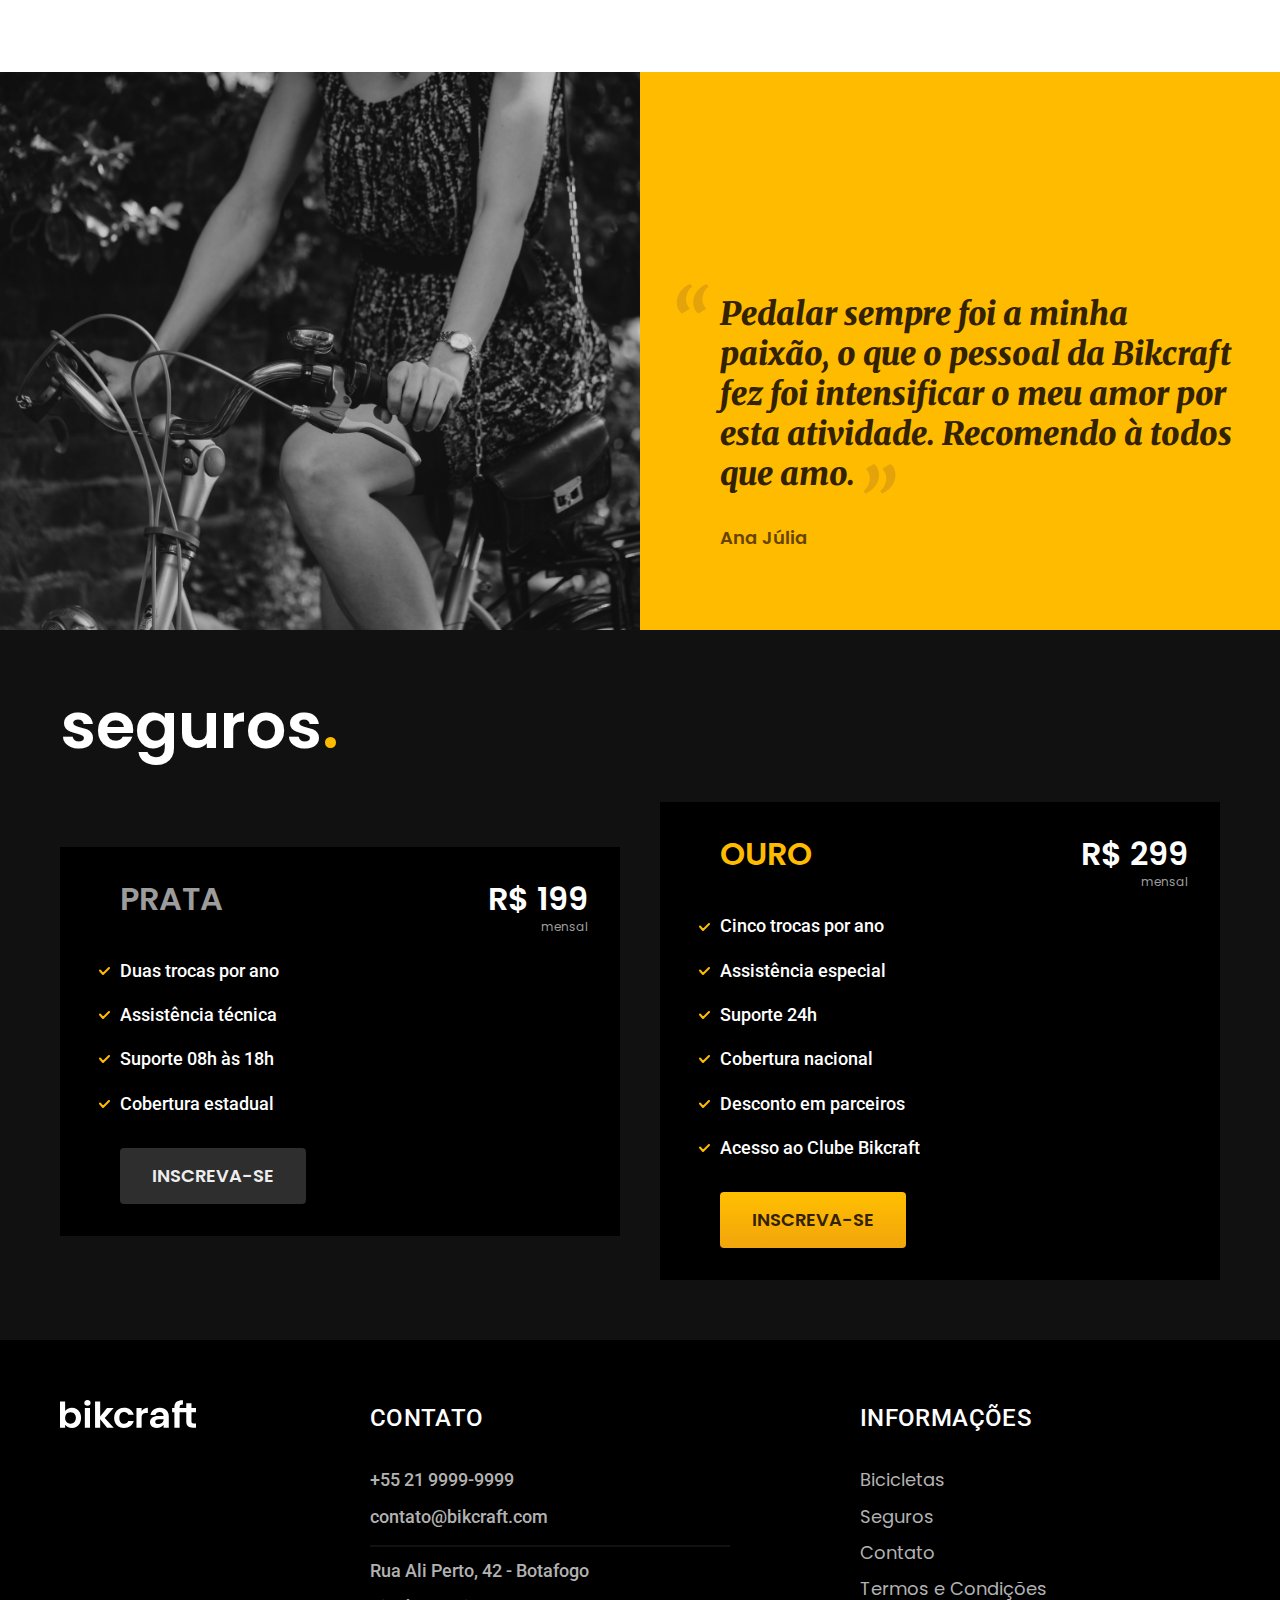
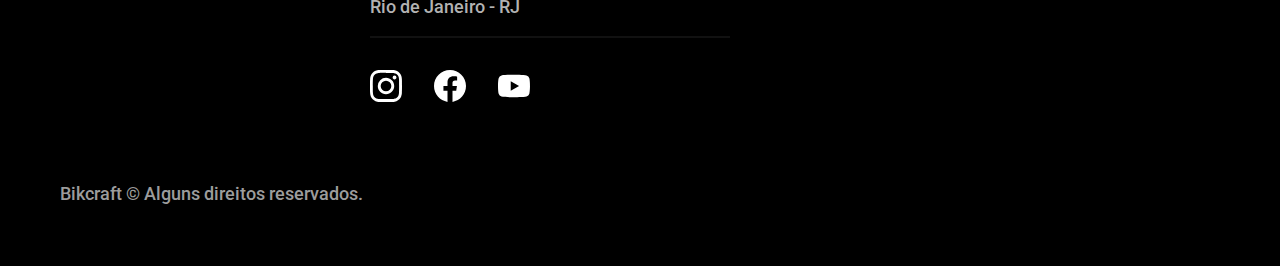
==== commit 6ad6b336: "seguros atualizado" ====
--- a/index.html
+++ b/index.html
@@ -125,7 +125,7 @@
 
     <article class="seguros-bg">
         <div class="seguros container">
-            <h2 class="container font-1-xxl cor-0">seguros<span class="cor-p1">.</span></h2>
+            <h2 class="font-1-xxl cor-0">seguros<span class="cor-p1">.</span></h2>
             <div class="seguros-item">
                 <h3 class="font-1-xl cor-6">PRATA</h3>
                 <span class="font-1-xl cor-0">R$ 199 <span class="font-1-xs cor-6">mensal</span></span>
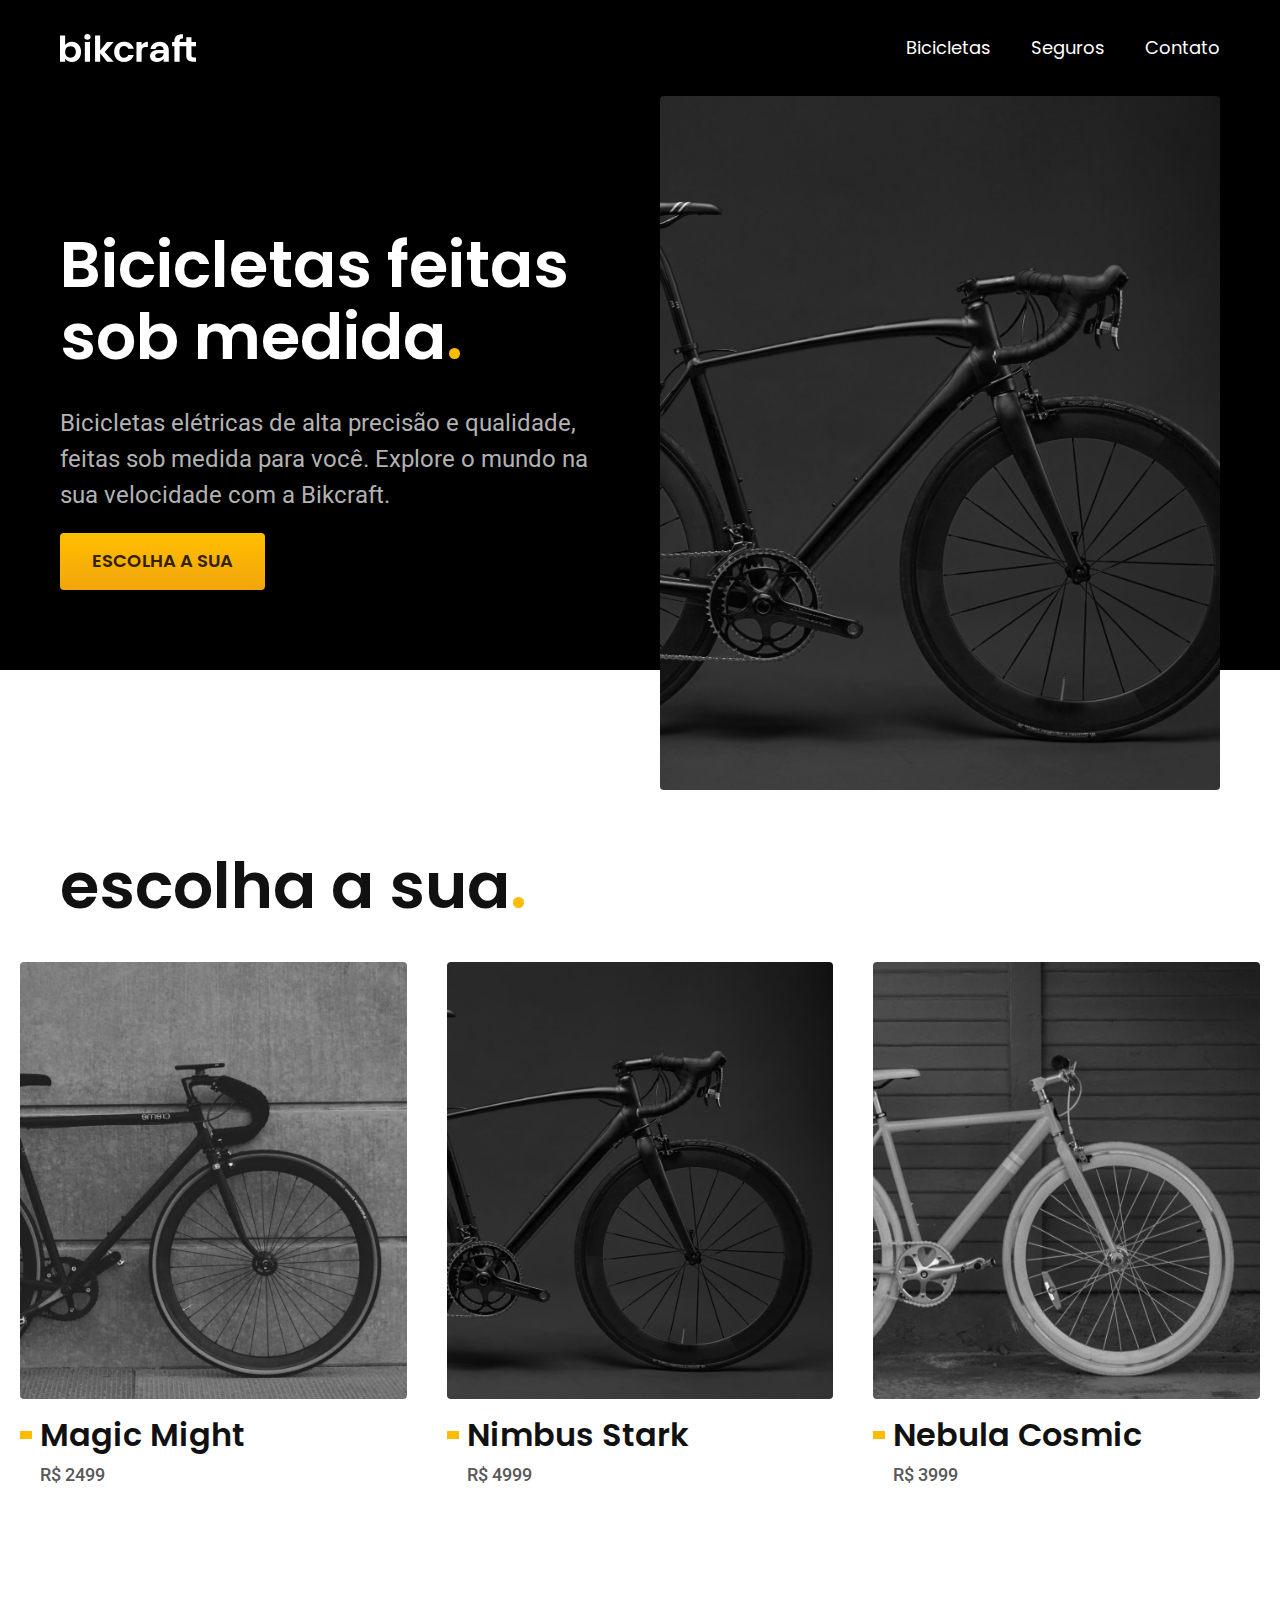
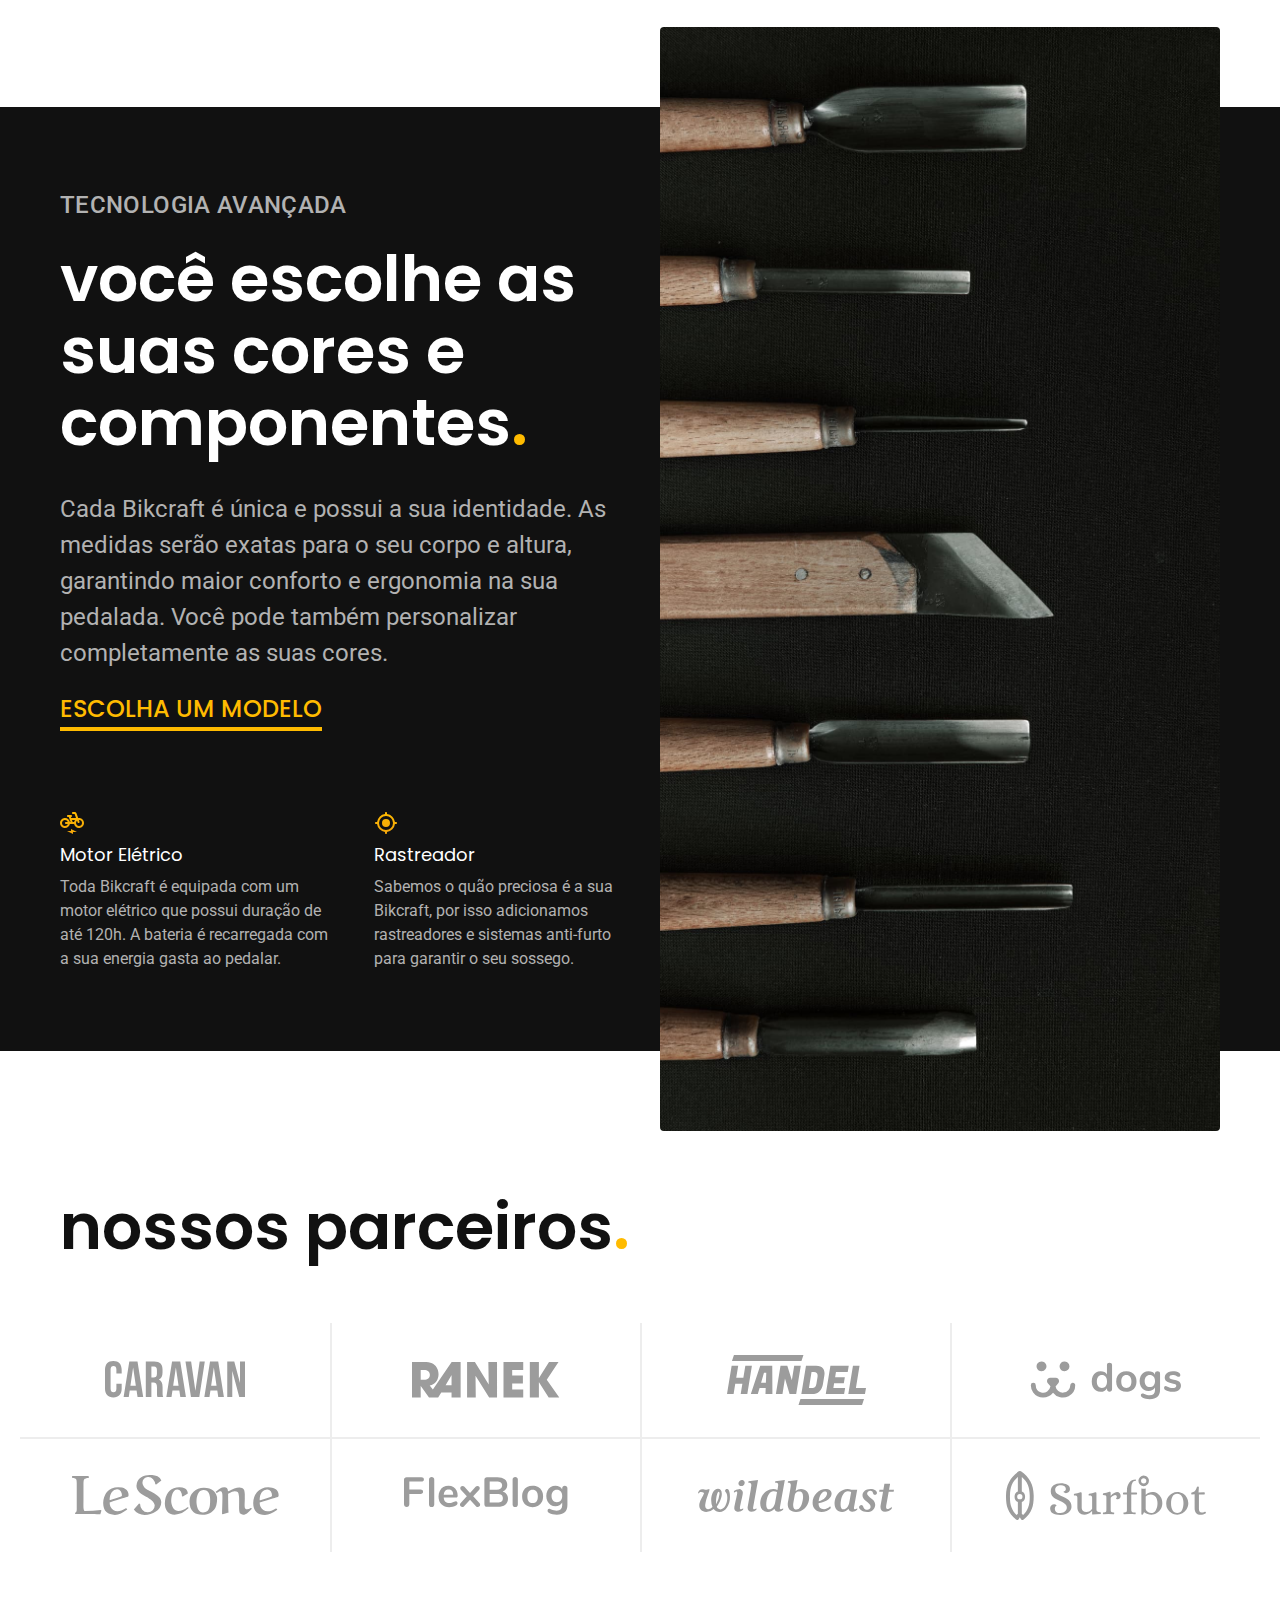
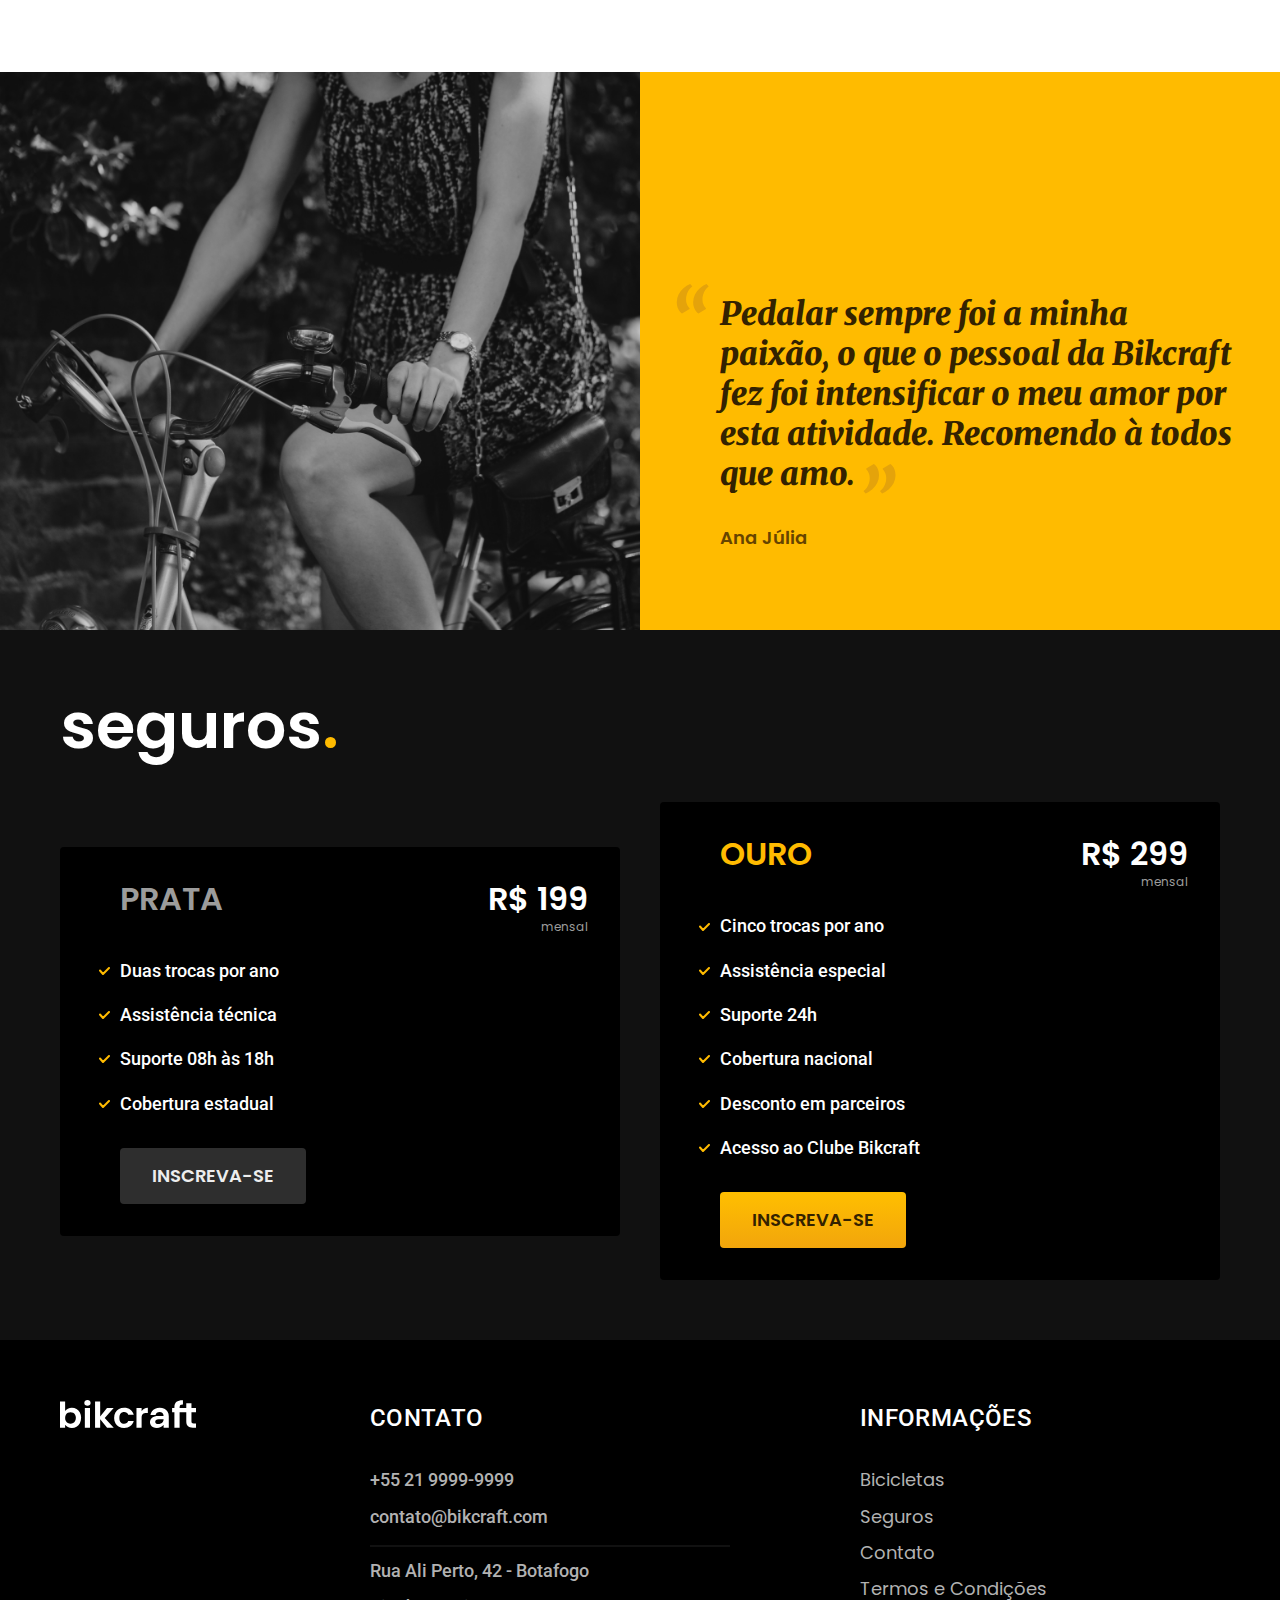
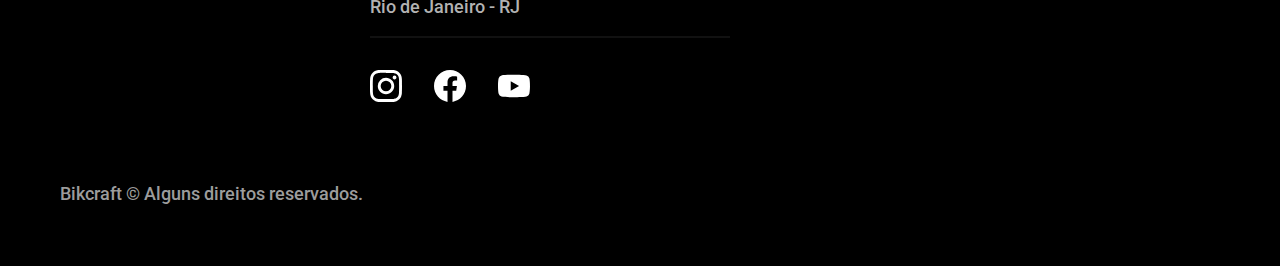
==== commit 67fa76b1: "bicicleta-interna" ====
--- a/index.html
+++ b/index.html
@@ -8,7 +8,7 @@
     <title>Bikcraft - Bicicletas Elétricas</title>
     <meta name="description" content="Bicicletas elétricas de alta precisão e qualidade, feitas sob medida para o cliente. Explore o mundo na sua velocidade com a Bikcraft.">
 
-    <link rel="stylesheet" href="css/style.css">
+    <link rel="stylesheet" href="../css/style.css">
 
     <link rel="preconnect" href="https://fonts.googleapis.com">
     <link rel="preconnect" href="https://fonts.gstatic.com" crossorigin>
--- a/css/style.css
+++ b/css/style.css
@@ -16,6 +16,16 @@
 
 /* Bicicletas */
 @import "./bicicletas/bicicletas-lista.css";
+@import "./bicicletas/bicicletas.css";
+
+/* Bicicleta */
+@import "./bicicleta/bicicleta.css";
+@import "./bicicleta/seguro.css";
 
 /* Seguros */
 @import "./seguros/seguros.css";
+@import "./seguros/vantagens.css";
+@import "./seguros/perguntas.css";
+
+/* Termos */
+@import "./termos/termos.css";
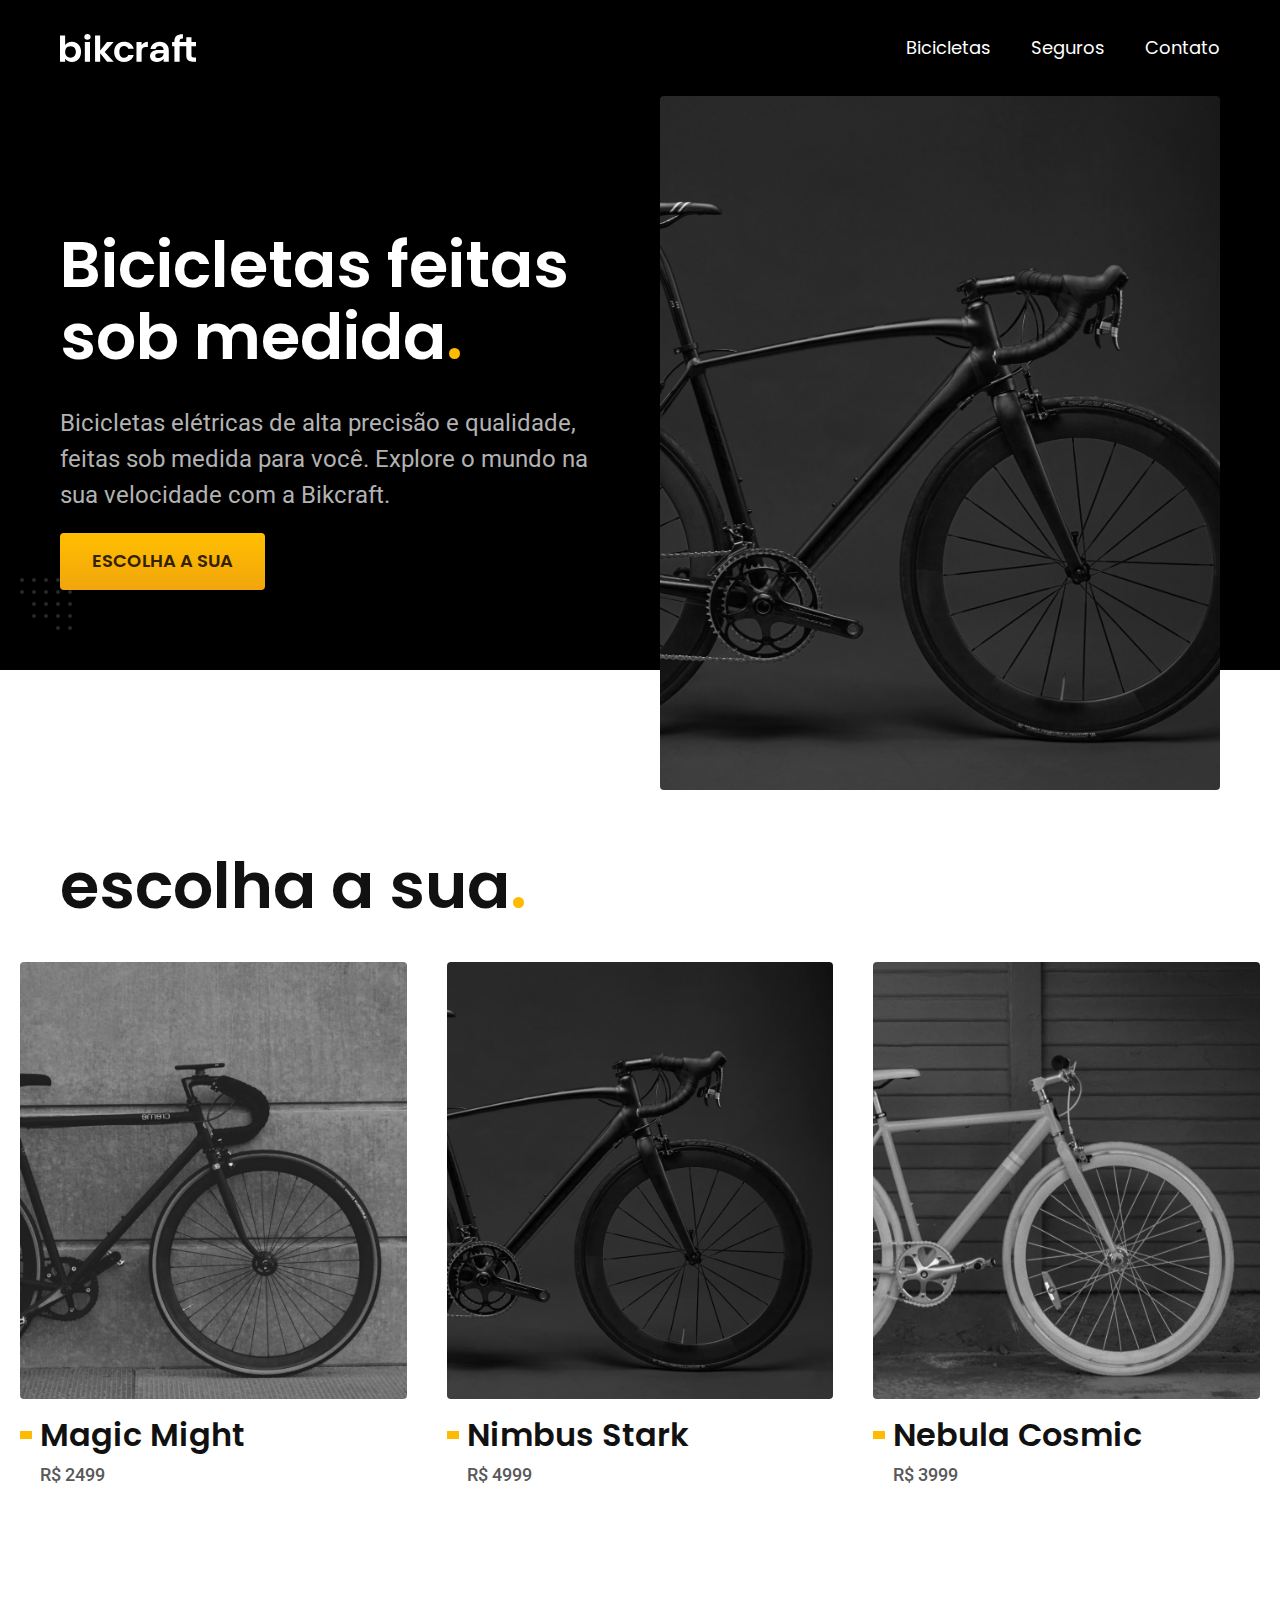
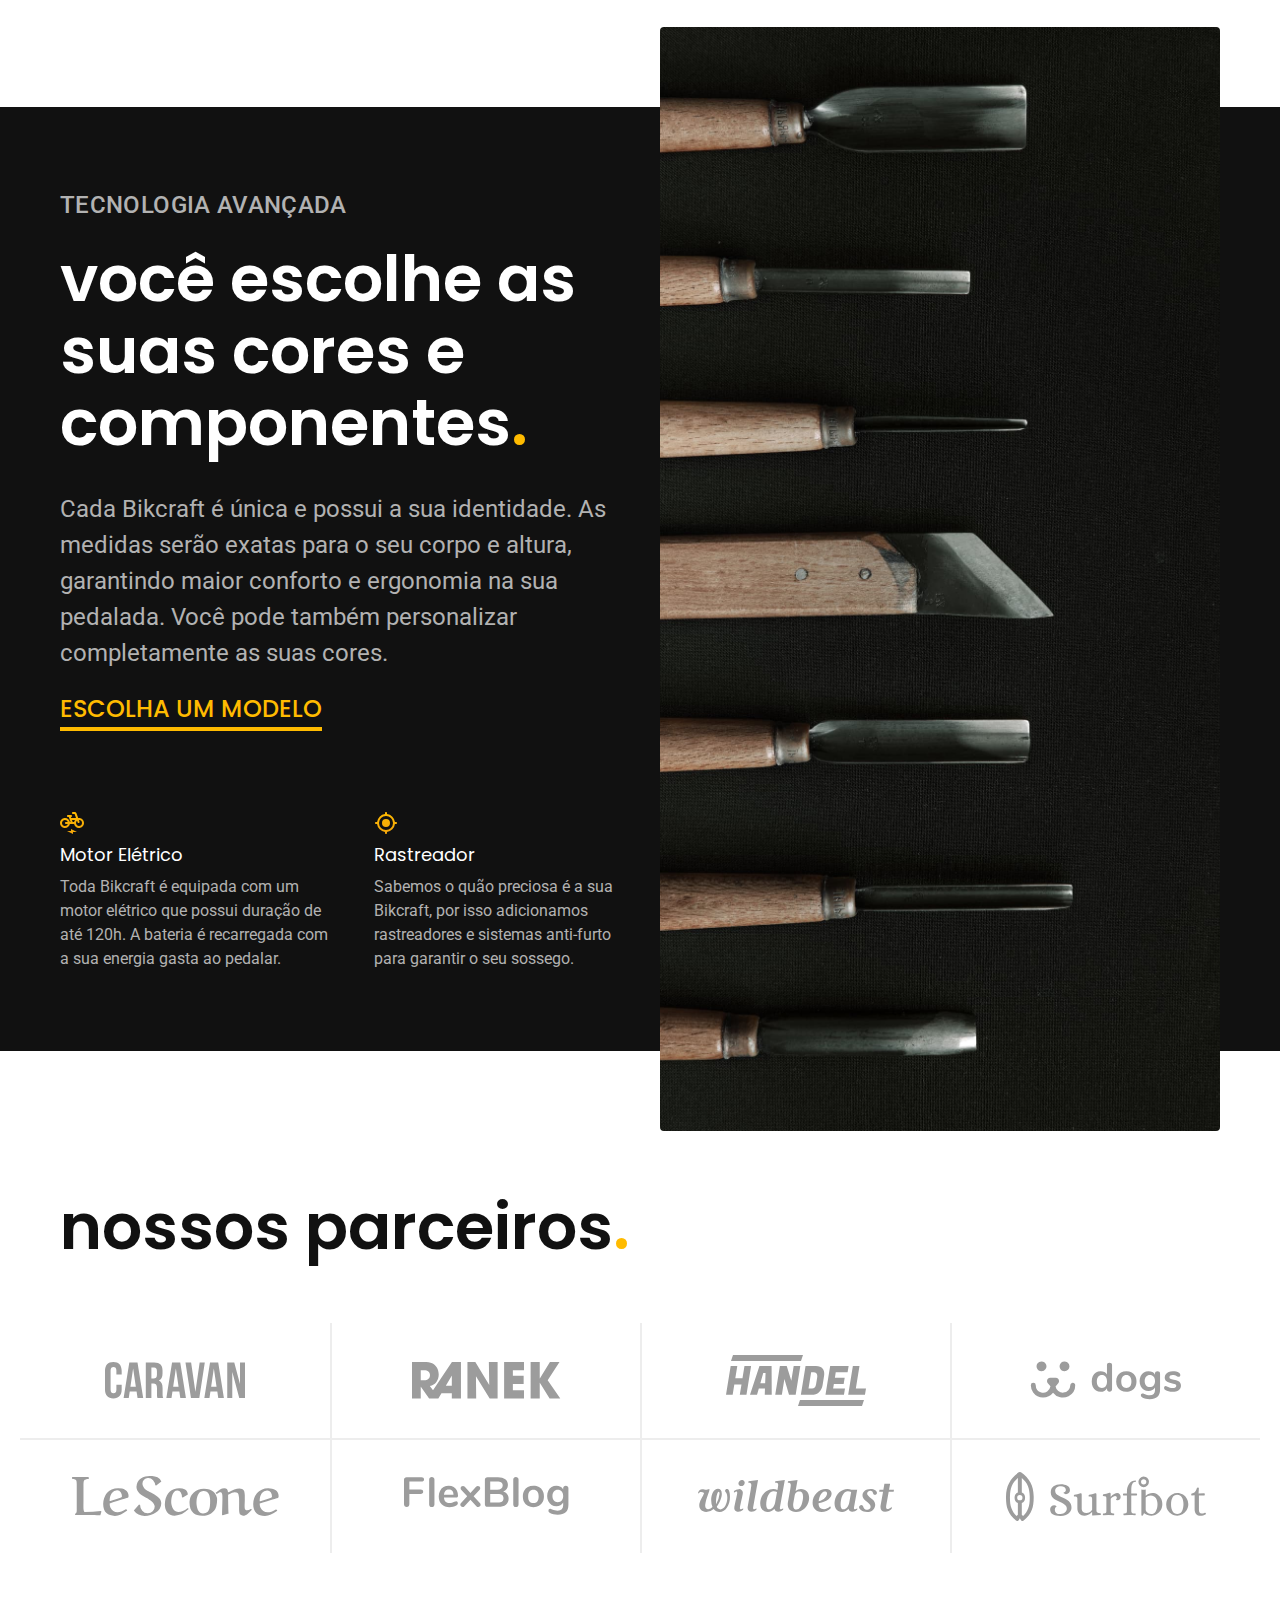
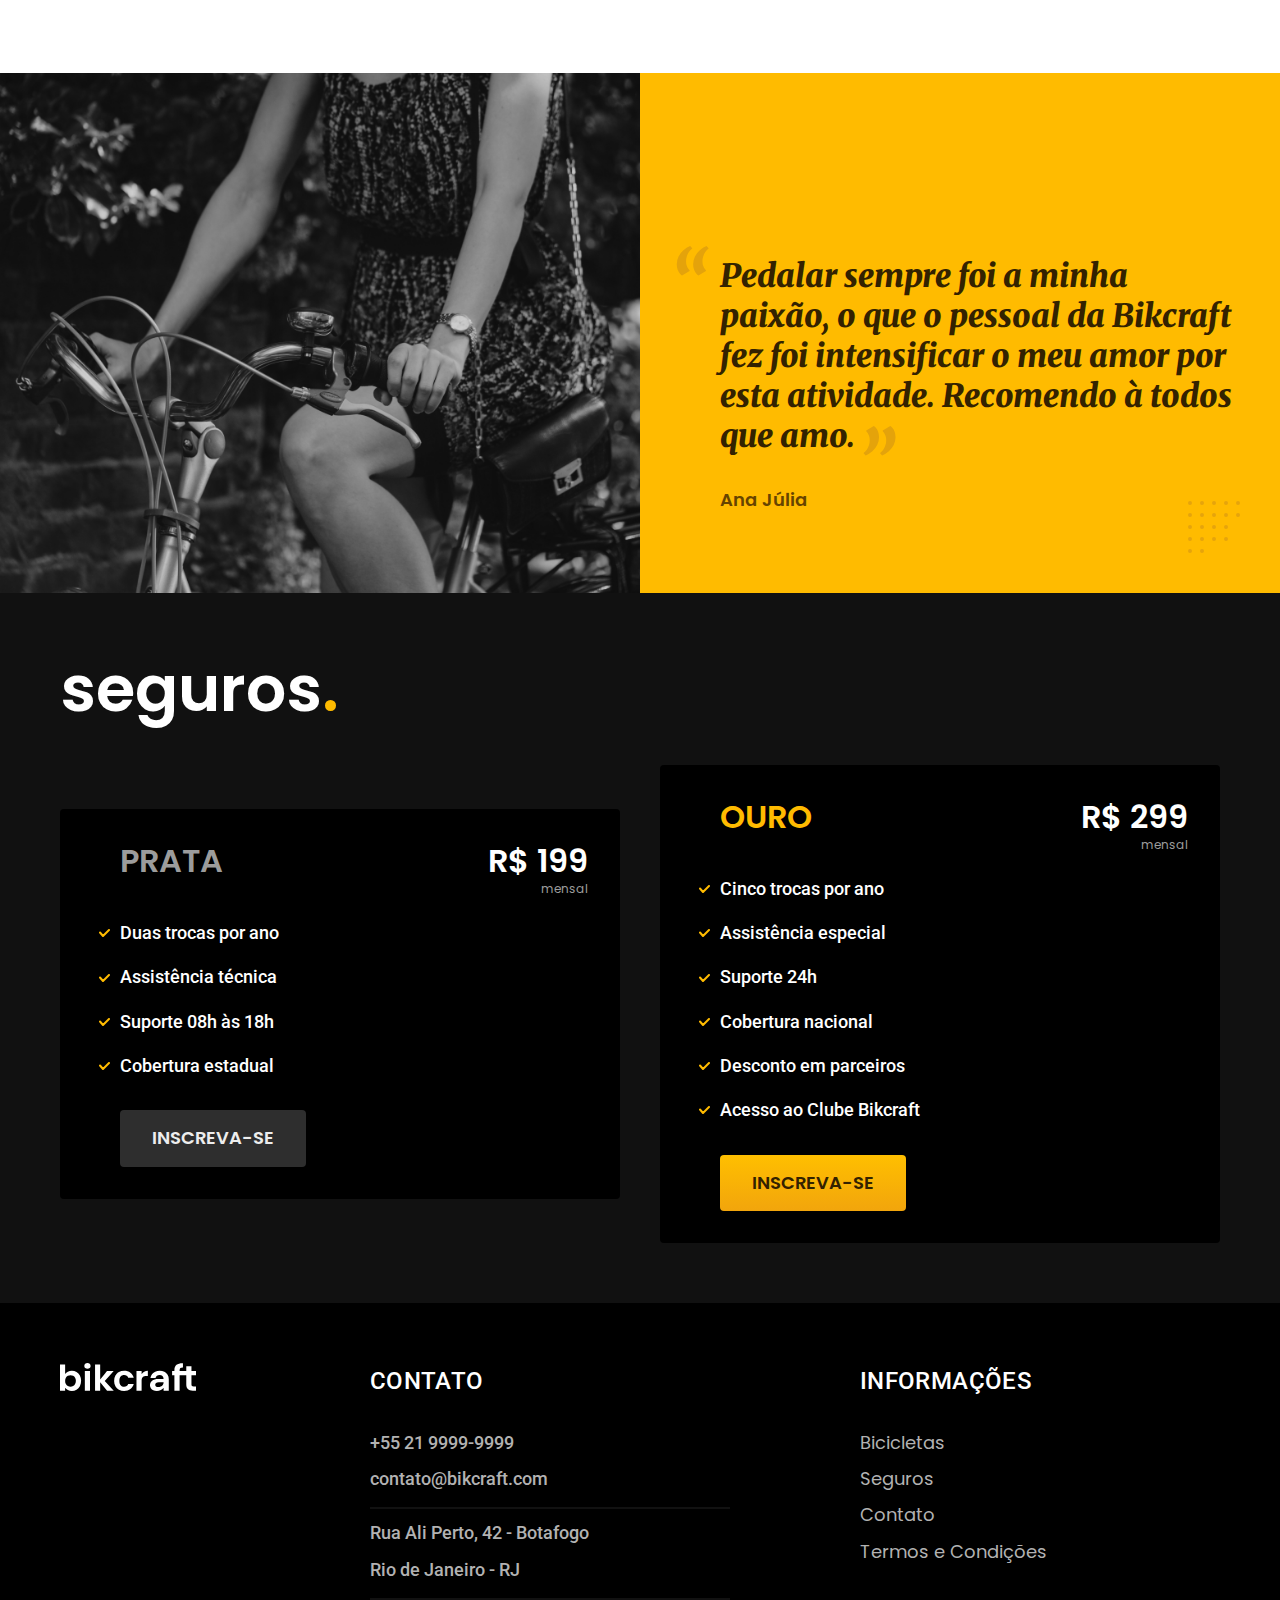
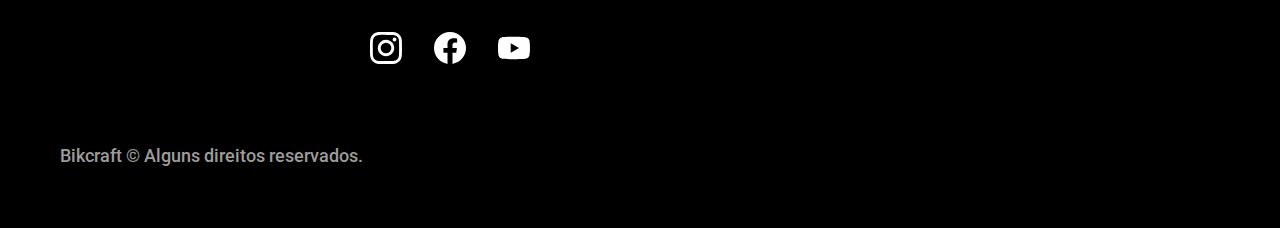
==== commit 48d9bf74: "otimizações" ====
--- a/index.html
+++ b/index.html
@@ -8,6 +8,7 @@
     <title>Bikcraft - Bicicletas Elétricas</title>
     <meta name="description" content="Bicicletas elétricas de alta precisão e qualidade, feitas sob medida para o cliente. Explore o mundo na sua velocidade com a Bikcraft.">
 
+    <link rel="preload" href="../css/style.css" as="style"> <!-- CSS Crítico, carregue antes de qualquer coisa! -->
     <link rel="stylesheet" href="../css/style.css">
 
     <link rel="preconnect" href="https://fonts.googleapis.com">
@@ -19,7 +20,7 @@
     <header class="header-bg">
         <div class="header container">
             <a href="./">
-                <img src="./bikcraft.svg" alt="Bikcraft">
+                <img src="./bikcraft.svg" width="136" height="32" alt="Bikcraft">
             </a>
 
             <nav aria-label="primaria">
@@ -39,9 +40,11 @@
                 <p class="font-2-l cor-5">Bicicletas elétricas de alta precisão e qualidade, feitas sob medida para você. Explore o mundo na sua velocidade com a Bikcraft.</p>
                 <a class="botao" href="./bicicletas.html">Escolha a sua</a>
             </div>
-            <div>
-                <img src="./img/fotos/introducao.jpg" alt="Bicicleta elétrica preta.">
-            </div> <!-- Sempre envolva imagem em uma div. Motivo: Imagens soltas no grid funcionam diferentemente em browsers distintos -->
+            <picture>
+                <source media="(max-width: 800px)" srcset="./img/bicicletas/nimbus.jpg">
+                <img src="./img/fotos/introducao.jpg" width="1280" height="1600" alt="Bicicleta elétrica preta.">
+            </picture>
+            <!-- Sempre envolva imagem em uma div. Motivo: Imagens soltas no grid funcionam diferentemente em browsers distintos. Ouuuuu, coloque na picture. O src com media pode ser usado pra imagens responsivas -->
         </div>
     </main>
 
@@ -51,21 +54,21 @@
         <ul>
             <li>
                 <a href="./bicicletas/magic.html">
-                    <img src="./img/bicicletas/magic-home.jpg" alt="Bicicleta preta">
+                    <img src="./img/bicicletas/magic-home.jpg" alt="Bicicleta preta" width="920" height="1040">
                     <h3 class="font-1-xl">Magic Might</h3>
                     <span class="font-2-m cor-8">R$ 2499</span>
                 </a>
             </li>
             <li>
                 <a href="./bicicletas/nimbus.html">
-                    <img src="./img/bicicletas/nimbus-home.jpg" alt="Bicicleta preta">
+                    <img src="./img/bicicletas/nimbus-home.jpg" alt="Bicicleta preta" width="920" height="1040">
                     <h3 class="font-1-xl">Nimbus Stark</h3>
                     <span class="font-2-m cor-8">R$ 4999</span>
                 </a>
             </li>
             <li>
                 <a href="./bicicletas/nebula.html">
-                    <img src="./img/bicicletas/nebula-home.jpg" alt="Bicicleta preta">
+                    <img src="./img/bicicletas/nebula-home.jpg" alt="Bicicleta preta" width="920" height="1040">
                     <h3 class="font-1-xl">Nebula Cosmic</h3>
                     <span class="font-2-m cor-8">R$ 3999</span>
                 </a>
@@ -82,19 +85,19 @@
                 <a class="link" href="./bicicletas.html">Escolha um modelo</a>
                 <div class="tecnologia-vantagens">
                     <div>
-                        <img src="./img/ícones/eletrica.svg" alt="">
+                        <img src="./img/ícones/eletrica.svg" width="24" height="24" alt="">
                         <h3 class="font-1-m cor-0">Motor Elétrico</h3>
                         <p class="font-2-s cor-5">Toda Bikcraft é equipada com um motor elétrico que possui duração de até 120h. A bateria é recarregada com a sua energia gasta ao pedalar.</p>
                     </div>
                     <div>
-                        <img src="./img/ícones/rastreador.svg" alt="">
+                        <img src="./img/ícones/rastreador.svg" width="24" height="24" alt="">
                         <h3 class="font-1-m cor-0">Rastreador</h3>
                         <p class="font-2-s cor-5">Sabemos o quão preciosa é a sua Bikcraft, por isso adicionamos rastreadores e sistemas anti-furto para garantir o seu sossego.</p>
                     </div>
                 </div>
             </div>
             <div class="tecnologia-imagem"> <!-- Imagem diretamente no grid não fica tão bem, temos que colocar numa div-->
-                <img src="./img/fotos/tecnologia.jpg" alt="">
+                <img src="./img/fotos/tecnologia.jpg" width="1200" height="1920" alt="">
             </div>
         </div>
     </article>
@@ -102,19 +105,19 @@
     <section class="parceiros" aria-label="Nossos Parceiros">
         <h2 class="container font-1-xxl">nossos parceiros<span class="cor-p1">.</span></h2>
         <ul>
-            <li><img src="./img/parceiros/caravan.svg" alt="Caravan"></li>
-            <li><img src="./img/parceiros/ranek.svg" alt="Ranek"></li>
-            <li><img src="./img/parceiros/handel.svg" alt="Handel"></li>
-            <li><img src="./img/parceiros/dogs.svg" alt="Dogs"></li>
-            <li><img src="./img/parceiros/lescone.svg" alt="Lescone"></li>
-            <li><img src="./img/parceiros/flexblog.svg" alt="Flexblog"></li>
-            <li><img src="./img/parceiros/wildbeast.svg" alt="WildBeast"></li>
-            <li><img src="./img/parceiros/surfbot.svg" alt="Surfbot"></li>
+            <li><img src="./img/parceiros/caravan.svg" alt="Caravan" width="140" height="38"></li>
+            <li><img src="./img/parceiros/ranek.svg" alt="Ranek" width="149" height="36"></li>
+            <li><img src="./img/parceiros/handel.svg" alt="Handel" width="140" height="50"></li>
+            <li><img src="./img/parceiros/dogs.svg" alt="Dogs" width="152" height="39"></li>
+            <li><img src="./img/parceiros/lescone.svg" alt="LeScone" width="208" height="41"></li>
+            <li><img src="./img/parceiros/flexblog.svg" alt="FlexBlog" width="165" height="38"></li>
+            <li><img src="./img/parceiros/wildbeast.svg" alt="Wildbeast" width="196" height="34"></li>
+            <li><img src="./img/parceiros/surfbot.svg" alt="Surfbot" width="200" height="49"></li>
         </ul>
     </section>
 
     <section class="depoimento" aria-label="Depoimento">
-        <div> <!-- Sempre div para segurar a imagem --> <img src="./img/fotos/depoimento.jpg" alt="Pessoa pedalando uma bicicleta Bikcraft"></div>
+        <div> <!-- Sempre div para segurar a imagem --> <img src="./img/fotos/depoimento.jpg" width="1560" height="1360" alt="Pessoa pedalando uma bicicleta Bikcraft"></div>
         <div class="depoimento-conteudo">
             <blockquote class="font-1-xl cor-p5">
                 <p>Pedalar sempre foi a minha paixão, o que o pessoal da Bikcraft fez foi intensificar o meu amor por esta atividade. Recomendo à todos que amo.</p>
@@ -156,7 +159,7 @@
 
     <footer class="footer-bg">
         <div class="footer container">
-            <img src="./bikcraft.svg" alt="Bikcraft">
+            <img src="./bikcraft.svg" width="136" height="32" alt="Bikcraft">
             <div class="footer-contato">
                 <h3 class="font-2-l-b cor-0">Contato</h3>
                 <ul class="font-2-m cor-5">
@@ -167,13 +170,13 @@
                 </ul>
                 <div class="footer-redes">
                     <a href="./">
-                        <img src="./img/redes/instagram.svg" alt="Instagram">
+                        <img src="./img/redes/instagram.svg" width="32" height="32" alt="Instagram">
                     </a>
                     <a href="./">
-                        <img src="./img/redes/facebook.svg" alt="Facebook">
+                        <img src="./img/redes/facebook.svg" width="32" height="32" alt="Facebook">
                     </a>
                     <a href="./">
-                        <img src="./img/redes/youtube.svg" alt="Youtube">
+                        <img src="./img/redes/youtube.svg" width="32" height="32" alt="Youtube">
                     </a>
                 </div>
             </div>
--- a/css/style.css
+++ b/css/style.css
@@ -7,6 +7,7 @@
 
 /* Utilidades */
 @import "./utilidades/componentes.css";
+@import "./utilidades/formulario.css";
 
 /* Home */
 @import "./home/introducao.css";
@@ -27,5 +28,12 @@
 @import "./seguros/vantagens.css";
 @import "./seguros/perguntas.css";
 
+/* Contato */
+@import "./contato/contato.css";
+@import "./contato/lojas.css";
+
+/* Orçamento */
+@import "./orcamento/orcamento.css";
+
 /* Termos */
 @import "./termos/termos.css";
--- a/css/style.css
+++ b/css/style.css
@@ -7,6 +7,7 @@
 
 /* Utilidades */
 @import "./utilidades/componentes.css";
+@import "./utilidades/formulario.css";
 
 /* Home */
 @import "./home/introducao.css";
@@ -27,5 +28,12 @@
 @import "./seguros/vantagens.css";
 @import "./seguros/perguntas.css";
 
+/* Contato */
+@import "./contato/contato.css";
+@import "./contato/lojas.css";
+
+/* Orçamento */
+@import "./orcamento/orcamento.css";
+
 /* Termos */
 @import "./termos/termos.css";
